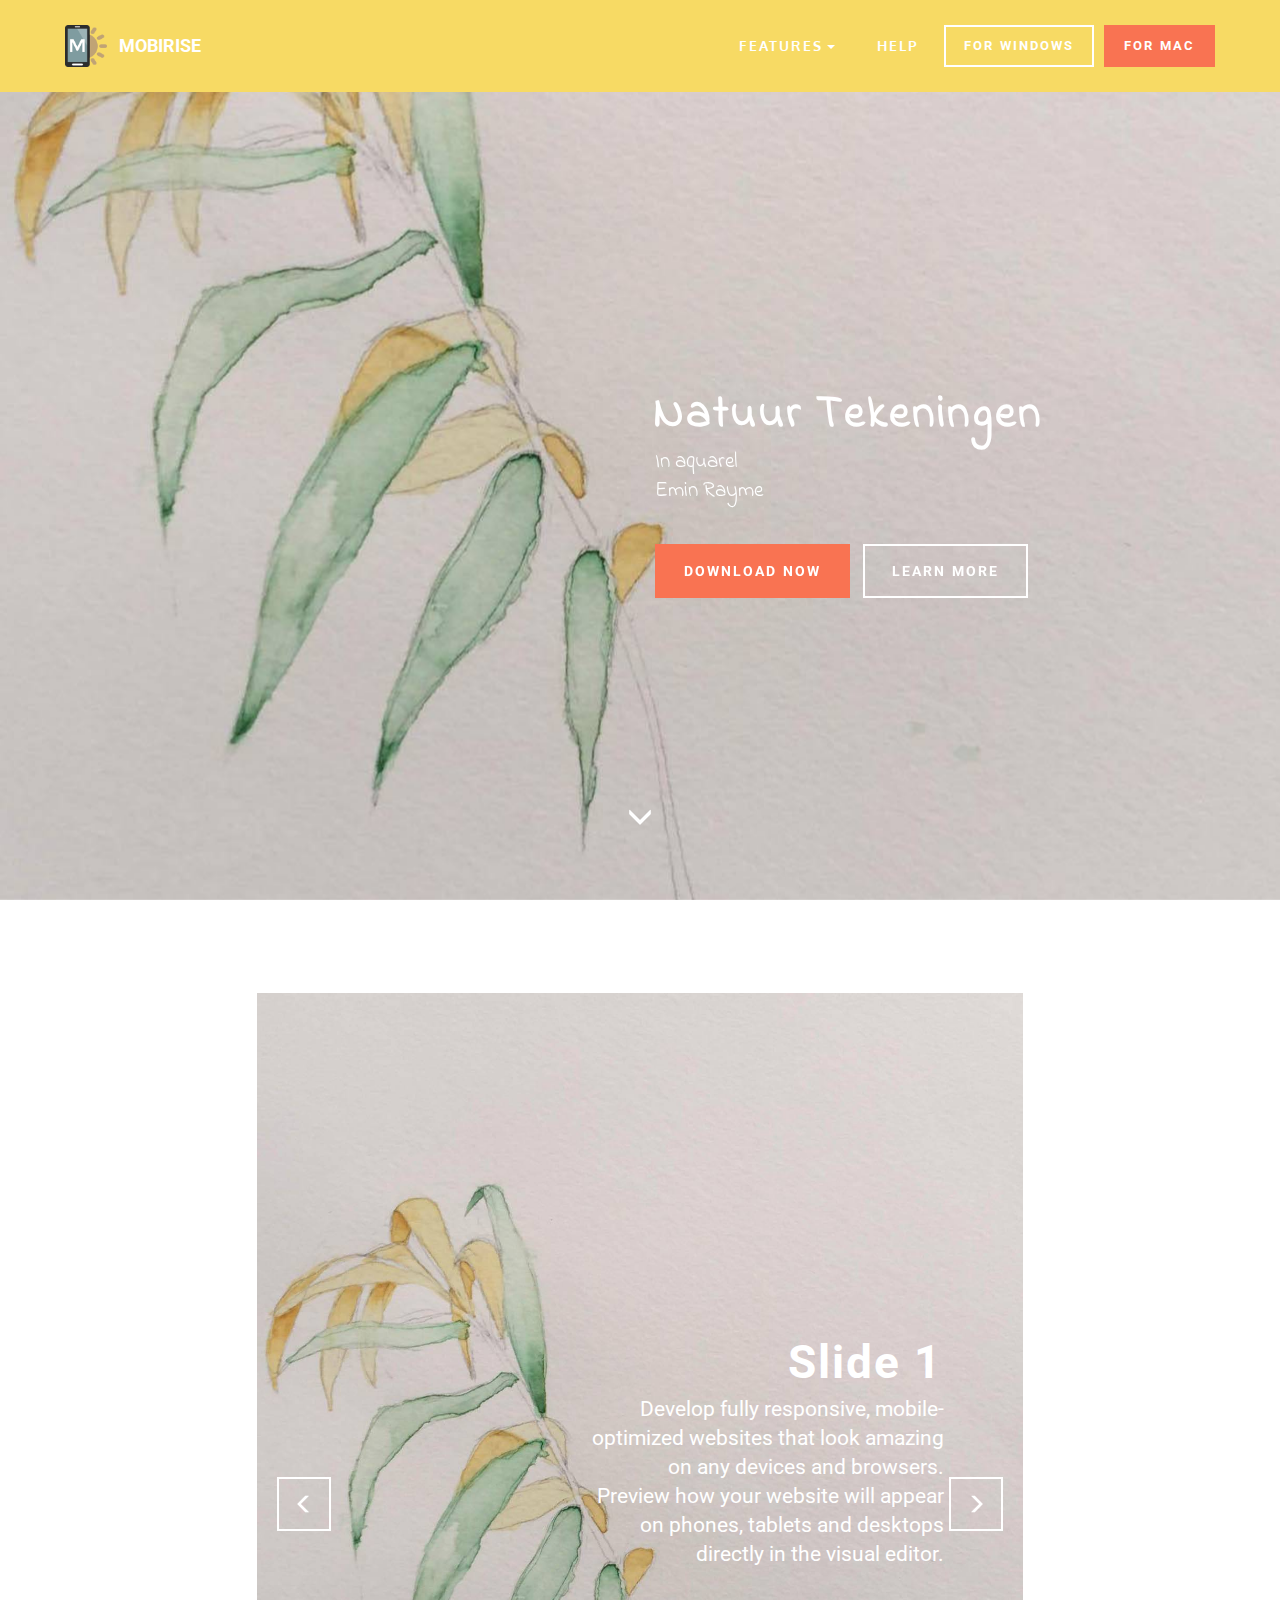
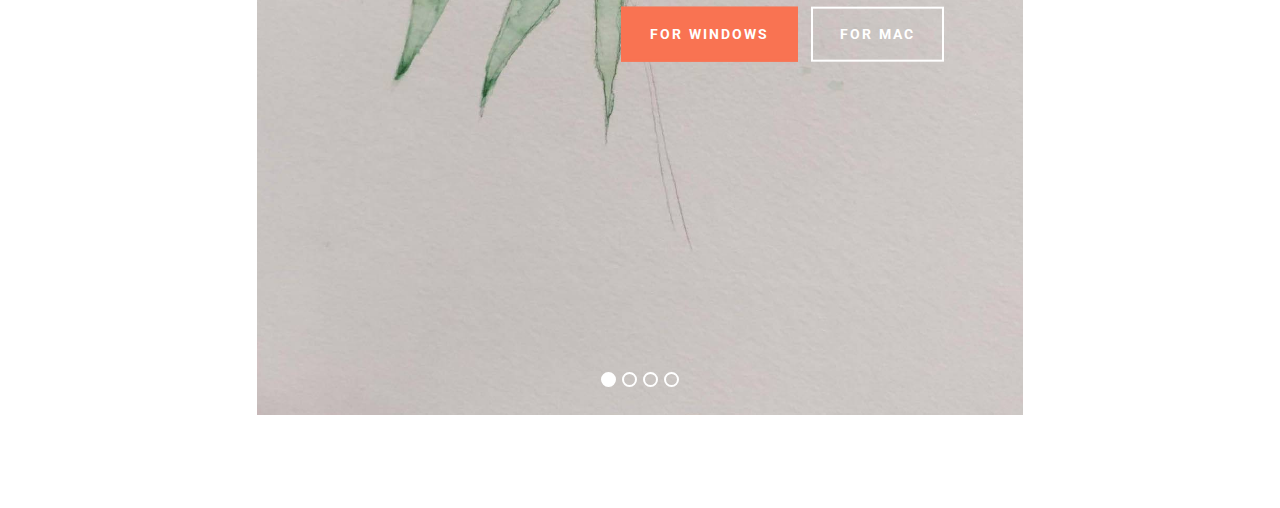
==== index.html @ 2bddec70 "create github pages" ====
<!DOCTYPE html>
<html>
<head>
  <!-- Site made with Mobirise Website Builder v4.3.2, https://mobirise.com -->
  <meta charset="UTF-8">
  <meta http-equiv="X-UA-Compatible" content="IE=edge">
  <meta name="generator" content="Mobirise v4.3.2, mobirise.com">
  <meta name="viewport" content="width=device-width, initial-scale=1">
  <link rel="shortcut icon" href="assets/images/logo.png" type="image/x-icon">
  <meta name="description" content="">
  <title>Home</title>
  <link rel="stylesheet" href="https://fonts.googleapis.com/css?family=Roboto:700,400&subset=cyrillic,latin,greek,vietnamese">
  <link rel="stylesheet" href="assets/bootstrap/css/bootstrap.min.css">
  <link rel="stylesheet" href="assets/animate.css/animate.min.css">
  <link rel="stylesheet" href="assets/mobirise/css/style.css">
  <link rel="stylesheet" href="assets/dropdown-menu/style.css">
  <link rel="stylesheet" href="assets/mobirise-slider/style.css">
  <link rel="stylesheet" href="assets/mobirise/css/mbr-additional.css" type="text/css">
  
  
  
</head>
<body>
<section id="dropdown-menu-2btn-3" data-rv-view="65">

    <nav class="navbar navbar-dropdown navbar-fixed-top">

        <div class="container">

            <div class="navbar-brand">
                <a href="https://mobirise.com" class="navbar-logo"><img src="assets/images/logo.png" alt="Mobirise"></a>
                <a class="text-white" href="https://mobirise.com">MOBIRISE</a>
            </div>

            <button class="navbar-toggler pull-xs-right hidden-md-up" type="button" data-toggle="collapse" data-target="#exCollapsingNavbar">
                <div class="hamburger-icon"></div>
            </button>

            <ul class="nav-dropdown collapse pull-xs-right navbar-toggleable-sm nav navbar-nav" id="exCollapsingNavbar"><li class="nav-item dropdown"><a class="nav-link link dropdown-toggle" data-toggle="dropdown-submenu" href="https://mobirise.com/">FEATURES</a><div class="dropdown-menu"><a class="dropdown-item" href="https://mobirise.com/">Mobile friendly</a><a class="dropdown-item" href="https://mobirise.com/">Based on Bootstrap</a><div class="dropdown"><a class="dropdown-item dropdown-toggle" data-toggle="dropdown-submenu" href="https://mobirise.com/">Trendy blocks</a><div class="dropdown-menu dropdown-submenu"><a class="dropdown-item" href="https://mobirise.com/">Image/content slider</a><a class="dropdown-item" href="https://mobirise.com/">Contact forms</a><a class="dropdown-item" href="https://mobirise.com/">Image gallery</a><a class="dropdown-item" href="https://mobirise.com/">Mobile menu</a><a class="dropdown-item" href="https://mobirise.com/">Google maps</a><a class="dropdown-item" href="https://mobirise.com/">Social buttons</a><a class="dropdown-item" href="https://mobirise.com/">Google fonts</a><a class="dropdown-item" href="https://mobirise.com/">Video background</a></div></div><a class="dropdown-item" href="https://mobirise.com/">Host anywhere</a></div></li><li class="nav-item"><a class="nav-link link" href="https://mobirise.com/">HELP</a></li><li class="nav-item nav-btn"><a class="nav-link btn btn-default btn-default-outline" href="https://mobirise.com/">FOR WINDOWS</a></li><li class="nav-item nav-btn"><a class="nav-link btn btn-danger" href="https://mobirise.com/">FOR MAC</a></li></ul>

        </div>

    </nav>

</section>

<section class="engine"><a href="https://mobirise.co">Mobirise</a></section><section class="mbr-box mbr-section mbr-section--relative mbr-section--fixed-size mbr-section--full-height mbr-section--bg-adapted mbr-parallax-background" id="header1-0" data-rv-view="0" style="background-image: url(assets/images/22171902-1725079340856694-136051474-o-1461x1948.jpg);">
    <div class="mbr-box__magnet mbr-box__magnet--sm-padding mbr-box__magnet--center-left mbr-after-navbar">
        
        <div class="mbr-box__container mbr-section__container container">
            <div class="mbr-box mbr-box--stretched"><div class="mbr-box__magnet mbr-box__magnet--center-left">
                <div class="row"><div class=" col-sm-6 col-sm-offset-6">
                    <div class="mbr-hero animated fadeInUp">
                        <h1 class="mbr-hero__text">Natuur Tekeningen</h1>
                        <p class="mbr-hero__subtext">In aquarel<br>Emin Rayme</p>
                    </div>
                    <div class="mbr-buttons btn-inverse mbr-buttons--left"><a class="mbr-buttons__btn btn btn-lg btn-danger animated fadeInUp delay" href="https://mobirise.com">DOWNLOAD NOW</a> <a class="mbr-buttons__btn btn btn-lg btn-default animated fadeInUp delay" href="https://mobirise.com">LEARN MORE</a></div>
                </div></div>
            </div></div>
        </div>
        <div class="mbr-arrow mbr-arrow--floating text-center">
            <div class="mbr-section__container container">
                <a class="mbr-arrow__link" href="#slider2-2"><i class="glyphicon glyphicon-menu-down"></i></a>
            </div>
        </div>
    </div>
</section>

<section class="mbr-slider mbr-section mbr-section--no-padding carousel slide" data-ride="carousel" data-wrap="true" data-interval="5000" id="slider2-2" data-rv-view="50">
    <div class="mbr-section__container article-slider container mbr-section__container--isolated">
        <div class=" col-sm-offset-2 col-sm-8">
            <ol class="carousel-indicators">
                <li data-app-prevent-settings="" data-target="#slider2-2" data-slide-to="0" class="active"></li><li data-app-prevent-settings="" data-target="#slider2-2" data-slide-to="1"></li><li data-app-prevent-settings="" data-target="#slider2-2" data-slide-to="2"></li><li data-app-prevent-settings="" data-target="#slider2-2" class="" data-slide-to="3"></li>
            </ol>
            <div class="carousel-inner" role="listbox">
                <div class="mbr-box mbr-section mbr-section--relative mbr-section--fixed-size mbr-section--bg-adapted item dark center active">
                    <div class="mbr-box__magnet mbr-box__magnet--center-right">
                                            
                        <div>
                            <img src="assets/images/22171902-1725079340856694-136051474-o-1461x1948.jpg">
                            <div class="row">
                                <div class=" col-md-6 col-md-offset-5">  

                                <div class="mbr-hero">
                                    <h1 class="mbr-hero__text">Slide 1</h1>

                                    <p class="mbr-hero__subtext">Develop fully responsive, mobile-optimized websites that look amazing on any devices and browsers. Preview how your website will appear on phones, tablets and desktops directly in the visual editor.</p>
                                </div>
                                <div class="mbr-buttons btn-inverse mbr-buttons--left mbr-buttons--right"><a class="mbr-buttons__btn btn btn-lg btn-danger" href="https://mobirise.com">FOR WINDOWS</a> <a class="mbr-buttons__btn btn btn-lg btn-default" href="https://mobirise.com">FOR MAC</a></div>
                                </div>
                            </div>
                        </div>
                    </div>
                </div><div class="mbr-box mbr-section mbr-section--relative mbr-section--fixed-size mbr-section--bg-adapted item dark center">
                    <div class="mbr-box__magnet mbr-box__magnet--center-left">
                                            
                        <div>
                            <img src="assets/images/22199130-1725079717523323-1218273552-o-2000x1500.jpg">
                            <div class="row">
                                <div class=" col-md-offset-1 col-md-6">  

                                <div class="mbr-hero">
                                    <h1 class="mbr-hero__text">Slide 2</h1>

                                    <p class="mbr-hero__subtext">Mobirise is based on Bootstrap 3 - most powerful mobile first framework. Use any bootstrap themes with no extra work.</p>
                                </div>
                                <div class="mbr-buttons btn-inverse mbr-buttons--left"><a class="mbr-buttons__btn btn btn-lg btn-danger" href="https://mobirise.com">FOR WINDOWS</a> <a class="mbr-buttons__btn btn btn-lg btn-default" href="https://mobirise.com">FOR MAC</a></div>
                                </div>
                            </div>
                        </div>
                    </div>
                </div><div class="mbr-box mbr-section mbr-section--relative mbr-section--fixed-size mbr-section--bg-adapted item dark center">
                    <div class="mbr-box__magnet mbr-box__magnet--center-center">
                                            
                        <div>
                            <img src="assets/images/22217757-1725079767523318-1858386000-o-1536x2048.jpg">
                            <div class="row">
                                <div class=" col-md-8 col-md-offset-2">  

                                <div class="mbr-hero">
                                    <h1 class="mbr-hero__text">Slide 3</h1>

                                    <p class="mbr-hero__subtext">Choose from the large selection of latest pre-made blocks - jumbotrons, hero images, parallax scrolling, video backgrounds, hamburger menu, sticky header and more.</p>
                                </div>
                                <div class="mbr-buttons btn-inverse mbr-buttons--center"><a class="mbr-buttons__btn btn btn-lg btn-danger" href="https://mobirise.com">FOR WINDOWS</a> <a class="mbr-buttons__btn btn btn-lg btn-default" href="https://mobirise.com">FOR MAC</a></div>
                                </div>
                            </div>
                        </div>
                    </div>
                </div><div class="mbr-box mbr-section mbr-section--relative mbr-section--fixed-size mbr-section--bg-adapted item dark center">
                    <div class="mbr-box__magnet mbr-box__magnet--center-left">
                                            
                        <div>
                            <img src="assets/images/22197536-1725079297523365-1454603460-o-1472x1962.jpg">
                            <div class="row">
                                <div class=" col-md-offset-1 col-md-6">  

                                <div class="mbr-hero">
                                    <h1 class="mbr-hero__text">Slide 2</h1>

                                    <p class="mbr-hero__subtext">Mobirise is based on Bootstrap 3 - most powerful mobile first framework. Use any bootstrap themes with no extra work.</p>
                                </div>
                                <div class="mbr-buttons btn-inverse mbr-buttons--left"><a class="mbr-buttons__btn btn btn-lg btn-danger" href="https://mobirise.com">FOR WINDOWS</a> <a class="mbr-buttons__btn btn btn-lg btn-default" href="https://mobirise.com">FOR MAC</a></div>
                                </div>
                            </div>
                        </div>
                    </div>
                </div>
            </div>
            
            <a data-app-prevent-settings="" class="left carousel-control" role="button" data-slide="prev" href="#slider2-2">
                <span class="glyphicon glyphicon-menu-left" aria-hidden="true"></span>
                <span class="sr-only">Previous</span>
            </a>
            <a data-app-prevent-settings="" class="right carousel-control" role="button" data-slide="next" href="#slider2-2">
                <span class="glyphicon glyphicon-menu-right" aria-hidden="true"></span>
                <span class="sr-only">Next</span>
            </a>
        </div>
    </div>
</section>


  <script src="assets/web/assets/jquery/jquery.min.js"></script>
  <script src="assets/bootstrap/js/bootstrap.min.js"></script>
  <script src="assets/smooth-scroll/smooth-scroll.js"></script>
  <script src="assets/jarallax/jarallax.js"></script>
  <script src="assets/bootstrap-carousel-swipe/bootstrap-carousel-swipe.js"></script>
  <script src="assets/mobirise/js/script.js"></script>
  <script src="assets/dropdown-menu/script.js"></script>
  
  
</body>
</html>
---- assets/mobirise/css/style.css ----
.is-builder .animated {
  -webkit-animation-name: none !important;
  animation-name: none !important;
}
html {
  position: relative;
  min-height: 100%;
}
.mbr-embedded-video {
  position: relative;
}
.mbr-background-video,
.mbr-background-video-preview {
  bottom: 0;
  left: 0;
  overflow: hidden;
  position: absolute;
  right: 0;
  top: 0;
}
.mbr-parallax-background,
.mbr-background {
  background-attachment: fixed !important;
  background-position: 50% 0;
  background-repeat: no-repeat;
  background-size: cover !important;
}
.mbr-hidden-scrollbar .mbr-parallax-background {
  background-size: auto 130%;
}
.mobile .mbr-parallax-background {
  background-attachment: scroll !important;
}
.mbr-background {
  background-attachment: scroll !important;
}
.mbr-navbar {
  position: relative;
  width: 100%;
}
.mbr-navbar:before {
  content: "";
  display: block;
}
.mbr-navbar__brand-link:after,
.mbr-navbar__brand-img {
  max-height: 74px;
  height: 100%;
}
.mbr-navbar:before,
.mbr-navbar__container {
  height: 98px;
}
.mbr-navbar--ss .mbr-navbar__brand-link:after,
.mbr-navbar--ss .mbr-navbar__brand-img {
  height: 74px;
}
.mbr-navbar--ss:before,
.mbr-navbar--ss .mbr-navbar__container {
  height: 98px;
}
.mbr-navbar--xs .mbr-navbar__brand-link:after,
.mbr-navbar--xs .mbr-navbar__brand-img {
  height: 32px;
}
.mbr-navbar--xs:before,
.mbr-navbar--xs .mbr-navbar__container {
  height: 56px;
}
.mbr-navbar--s .mbr-navbar__brand-link:after,
.mbr-navbar--s .mbr-navbar__brand-img {
  height: 48px;
}
.mbr-navbar--s:before,
.mbr-navbar--s .mbr-navbar__container {
  height: 72px;
}
.mbr-navbar--m .mbr-navbar__brand-link:after,
.mbr-navbar--m .mbr-navbar__brand-img {
  height: 64px;
}
.mbr-navbar--m:before,
.mbr-navbar--m .mbr-navbar__container {
  height: 88px;
}
.mbr-navbar--l .mbr-navbar__brand-link:after,
.mbr-navbar--l .mbr-navbar__brand-img {
  height: 96px;
}
.mbr-navbar--l:before,
.mbr-navbar--l .mbr-navbar__container {
  height: 120px;
}
.mbr-navbar--xl .mbr-navbar__brand-link:after,
.mbr-navbar--xl .mbr-navbar__brand-img {
  height: 128px;
}
.mbr-navbar--xl:before,
.mbr-navbar--xl .mbr-navbar__container {
  height: 152px;
}
.mbr-navbar--short .mbr-navbar__brand-link:after,
.mbr-navbar--short .mbr-navbar__brand-img {
  height: 40px;
}
.mbr-navbar--short .mbr-brand__logo .mbr-iconfont{
  font-size: 40px;
}
.mbr-navbar--short:before,
.mbr-navbar--short .mbr-navbar__container {
  height: 64px;
}
.mbr-navbar--short .mbr-navbar__container {
  padding: 12px 0;
}
@media (max-width: 767px) {
  .mbr-navbar--short .mbr-navbar__brand-link:after,
  .mbr-navbar--short .mbr-navbar__brand-img {
    height: 31px;
  }
  .mbr-navbar--short:before,
  .mbr-navbar--short .mbr-navbar__container {
    height: 45px;
  }
  .mbr-navbar--short .mbr-navbar__container {
    padding: 7px 0;
  }
}
.mbr-navbar__brand-img {
  position: relative;
}
.mbr-navbar__brand-img,
.mbr-navbar__container,
.mbr-navbar__section {
  -webkit-transition: all 300ms ease-in-out 0s;
  -o-transition: all 300ms ease-in-out 0s;
  transition: all 300ms ease-in-out 0s;
}
.mbr-navbar__section {
  background: #2c2c2c;
  height: auto;
  position: absolute;
  top: 0;
  width: 100%;
  z-index: 1000;
}
.mbr-navbar__container {
  display: table;
  padding: 12px 0;
  width: 100%;
}
.mbr-navbar__menu-box {
  display: table;
  width: 100%;
}
.mbr-navbar__menu-box--inline-left,
.mbr-navbar__menu-box--inline-center,
.mbr-navbar__menu-box--inline-right {
  display: block;
  text-align: left;
}
.mbr-navbar__menu-box--inline-center {
  text-align: center;
}
.mbr-navbar__menu-box--inline-right {
  text-align: right;
}
.mbr-navbar__column {
  display: table-cell;
  vertical-align: middle;
}
.mbr-navbar__column--xxs {
  width: 1%;
}
.mbr-navbar__column--xs {
  width: 10%;
}
.mbr-navbar__column--s {
  width: 20%;
}
.mbr-navbar__column--m {
  width: 30%;
}
.mbr-navbar__column--l {
  width: 40%;
}
.mbr-navbar__column--xl {
  width: 50%;
}
.mbr-navbar__menu-box--inline-left .mbr-navbar__column,
.mbr-navbar__menu-box--inline-center .mbr-navbar__column,
.mbr-navbar__menu-box--inline-right .mbr-navbar__column {
  display: inline-block;
}
.mbr-navbar__items {
  float: left;
  padding-left: 0px;
  position: relative;
  left: -20px;
}
.mbr-navbar__items--right {
  float: right;
  left: 0;
}
.float-left {
  float: left;
}
.mbr-navbar__item {
  display: block;
  float: left;
  position: relative;
}
.mbr-navbar__hamburger {
  display: none;
  margin-top: -11px;
  position: absolute;
  right: 0;
  top: 50%;
  z-index: 10000;
}
.mbr-navbar--collapsed .mbr-navbar__container {
  position: relative;
}
.mbr-navbar--collapsed .mbr-navbar__column {
  display: block;
  width: 100%;
}
.mbr-navbar--collapsed .mbr-navbar__items--right {
  padding-top: 13px;
}
.mbr-navbar--collapsed .mbr-navbar__menu {
  background: rgba(0, 0, 0, 0.9);
  display: none;
  height: 100%;
  left: 0;
  position: fixed;
  top: 0;
  width: 100%;
  z-index: 9999;
}
.mbr-navbar--collapsed .mbr-navbar__menu-box {
  display: table-cell;
  vertical-align: middle;
}
.mbr-navbar--collapsed .mbr-navbar__items {
  float: none;
}
.mbr-navbar--collapsed .mbr-navbar__item {
  float: none;
}
.mbr-navbar--collapsed .mbr-navbar__hamburger {
  display: block;
}
.mbr-navbar--collapsed.mbr-navbar--open .mbr-navbar__menu {
  display: table;
}
.mbr-navbar--collapsed.mbr-navbar--open:not(.mbr-navbar--sticky) .mbr-navbar__section {
  background: none;
  position: fixed;
}
.mbr-navbar--collapsed.mbr-navbar--open .mbr-navbar__brand {
  visibility: hidden;
}
.mbr-navbar--collapsed.mbr-navbar--sticky.mbr-navbar--open .mbr-navbar__brand {
  visibility: visible;
}
.mbr-navbar--collapsed.mbr-navbar--open .mbr-navbar__brand-img,
.mbr-navbar--collapsed.mbr-navbar--open .mbr-navbar__container {
  -webkit-transition: none;
  -o-transition: none;
  transition: none;
}
.mbr-navbar--freeze.mbr-navbar--collapsed.mbr-navbar--open .mbr-navbar__hamburger,
.mbr-navbar--freeze.mbr-navbar--collapsed.mbr-navbar--open .mbr-navbar__hamburger:hover {
  color: #fff !important;
}
.mbr-navbar--sticky .mbr-navbar__section {
  position: fixed;
}
.mbr-navbar--absolute {
  position: absolute;
}
/* fix for popup menu conflict */
@media (max-width: 480px) {
  .mbr-navbar--absolute.mbr-navbar[id^=menu-] {
    position: absolute;
  }
}
.mbr-navbar--transparent .mbr-navbar__section {
  background: none;
}
.mbr-navbar--stuck .mbr-navbar__section,
.mbr-navbar--relative .mbr-navbar__section {
  background: #2c2c2c;
}
@media (max-width: 991px) {
  .mbr-navbar--auto-collapse .mbr-navbar__container {
    position: relative;
  }
  .mbr-navbar--auto-collapse .mbr-navbar__column {
    display: block;
    width: 100%;
  }
  .mbr-navbar__column {
    max-height: 100vh;
    overflow-x: hidden;
    overflow-y:auto;
  }
  .mbr-navbar__column::-webkit-scrollbar {
    display:none;
  }
  .mbr-navbar--auto-collapse .mbr-navbar__items--right {
    padding-top: 13px;
  }
  .mbr-navbar--auto-collapse .mbr-navbar__menu {
    background: rgba(0, 0, 0, 0.9);
    display: none;
    height: 100%;
    left: 0;
    position: fixed;
    top: 0;
    width: 100%;
    z-index: 9999;
  }
  .mbr-navbar--auto-collapse .mbr-navbar__menu-box {
    display: table-cell;
    vertical-align: middle;
  }
  .mbr-navbar--auto-collapse .mbr-navbar__items {
    float: none;
  }
  .mbr-navbar--auto-collapse .mbr-navbar__item {
    float: none;
  }
  .mbr-navbar--auto-collapse .mbr-navbar__hamburger {
    display: block;
  }
  .mbr-navbar--auto-collapse.mbr-navbar--open .mbr-navbar__menu {
    display: table;
  }
  .mbr-navbar--auto-collapse.mbr-navbar--open:not(.mbr-navbar--sticky) .mbr-navbar__section {
    background: none;
    position: fixed;
  }
  .mbr-navbar--auto-collapse.mbr-navbar--open .mbr-navbar__brand {
    visibility: hidden;
  }
  .mbr-navbar--auto-collapse.mbr-navbar--sticky.mbr-navbar--open .mbr-navbar__brand {
    visibility: visible;
  }
  .mbr-navbar--auto-collapse.mbr-navbar--open .mbr-navbar__brand-img,
  .mbr-navbar--auto-collapse.mbr-navbar--open .mbr-navbar__container {
    -webkit-transition: none;
    -o-transition: none;
    transition: none;
  }
}
.mbr-after-navbar:before {
  content: "";
  display: block;
  height: 98px;
}
.mbr-hamburger {
  cursor: pointer;
  height: 23px;
  width: 30px;
}
.mbr-hamburger:focus {
  outline: none;
}
.mbr-hamburger__line,
.mbr-hamburger__line:before,
.mbr-hamburger__line:after {
  content: "";
  position: absolute;
  display: block;
  height: 1px;
  cursor: pointer;
}
.mbr-hamburger__line,
.mbr-hamburger__line:before,
.mbr-hamburger__line:after {
  width: 30px;
  border-bottom: 5px solid;
  top: 9px;
}
.mbr-hamburger__line:before {
  top: -9px;
}
.mbr-hamburger__line:after {
  top: 9px;
}
.mbr-hamburger__line,
.mbr-hamburger__line:before,
.mbr-hamburger__line:after {
  -webkit-transition: all 300ms ease-in-out;
  transition: all 300ms ease-in-out;
}
.mbr-hamburger--open .mbr-hamburger__line {
  border-color: transparent;
}
.mbr-hamburger--open .mbr-hamburger__line:before,
.mbr-hamburger--open .mbr-hamburger__line:after {
  top: 0;
}
.mbr-hamburger--open .mbr-hamburger__line:before {
  -ms-transform: rotate(45deg);
  -webkit-transform: rotate(45deg);
  transform: rotate(45deg);
}
.mbr-hamburger--open .mbr-hamburger__line:after {
  top: 10px;
  -ms-transform: translatey(-10px) rotate(-45deg);
  -webkit-transform: translatey(-10px) rotate(-45deg);
  transform: translatey(-10px) rotate(-45deg);
}
@media (max-width: 767px) {
  .mbr-hamburger {
    height: 23px;
    width: 27px;
  }
  .mbr-hamburger__line,
  .mbr-hamburger__line:before,
  .mbr-hamburger__line:after {
    width: 27px;
    border-bottom: 4px solid;
    top: 9px;
  }
  .mbr-hamburger__line:before {
    top: -9px;
  }
  .mbr-hamburger__line:after {
    top: 9px;
  }
}

.navbar-dropdown .hamburger-icon {
  content: "";
  width: 16px;
  -webkit-box-shadow: 0 -6px 0 1px,0 0 0 1px,0 6px 0 1px;
  -moz-box-shadow: 0 -6px 0 1px,0 0 0 1px,0 6px 0 1px;
  box-shadow: 0 -6px 0 1px,0 0 0 1px,0 6px 0 1px;
}

.mbr-brand {
  display: block;
  float: left;
  position: relative;
}
.mbr-brand,
.mbr-brand:hover {
  text-decoration: none;
}
.mbr-brand__name {
  display: block;
  font-weight: bold;
  margin-top: 5px;
  text-align: center;
}
.mbr-brand__name,
.mbr-brand__name:hover {
  text-decoration: none;
}
.mbr-brand--inline {
  display: table;
}
.mbr-brand--inline:after {
  content: "";
  display: table-cell;
  width: 1px;
}
.mbr-brand--inline .mbr-brand__logo,
.mbr-brand--inline .mbr-brand__name {
  display: table-cell;
  vertical-align: middle;
}
.mbr-brand--inline .mbr-brand__logo {
  padding-right: 10px;
}
.mbr-brand--inline .mbr-brand__name {
  margin: 0;
  text-align: left;
}
.mbr-form {
  display: table;
  margin-top: -13px;
  position: relative;
  top: 14px;
  width: 100%;
}
.mbr-form__left,
.mbr-form__right {
  display: table-cell;
  vertical-align: top;
}
.mbr-form__left {
  padding-right: 3px;
}
.mbr-form__right {
  width: 1px;
}
@media (max-width: 530px) {
  .mbr-form {
    display: block;
    margin-top: -27px;
    position: relative;
    top: 26px;
  }
  .mbr-form__left,
  .mbr-form__right {
    display: block;
  }
  .mbr-form__left {
    margin-bottom: 12px;
    padding-right: 0;
  }
  .mbr-form__right {
    width: 100%;
  }
}
.mbr-section {
  padding: 0 20px;
}
.mbr-section--no-padding {
  padding: 0;
}
.mbr-section--relative {
  position: relative;
}
.mbr-section--fixed-size {
  overflow: hidden;
}
.mbr-section--full-height {
  height: 100vh;
}
.mbr-section--full-height.mbr-after-navbar:before {
  display: none;
}
.mbr-section--bg-adapted {
  background-attachment: scroll;
  background-position: 50% 0;
  background-repeat: no-repeat;
  background-size: cover;
}
.mbr-section--gray {
  background-color: #444444;
}
.mbr-section--light-gray {
  background-color: #f0f0f0;
}
.mbr-section--dark-gray {
  background-color: #3c3c3c;
}
.mbr-section__container {
  padding: 0;
  position: relative;
  z-index: 3;
}
.mbr-section__container--center {
  text-align: center;
}
.mbr-section__container--std-padding {
  padding: 93px 0;
}
.mbr-section__container--std-top-padding {
  padding-top: 93px;
}
.mbr-section__container--std-bot-padding {
  padding-bottom: 93px;
}
.mbr-section__container--sm-padding {
  padding: 41px 0;
}
.mbr-section__container--sm-top-padding {
  padding-top: 41px;
}
.mbr-section__container--sm-bot-padding {
  padding-bottom: 41px;
}
.mbr-section__container--isolated {
  padding-bottom: 93px;
  padding-top: 93px;
}
.mbr-section__container--first {
  padding-top: 93px;
  padding-bottom: 41px;
}
.mbr-section__container--middle {
  padding-bottom: 41px;
}
.mbr-section__container--last {
  padding-bottom: 93px;
}
.mbr-section__row {
  margin-left: -24px;
  margin-right: -24px;
}
.mbr-section__col {
  overflow: hidden;
  padding-left: 24px;
  padding-right: 24px;
}
.mbr-section__left {
  padding-right: 40px;
}
.mbr-section__right {
  padding-left: 15px;
}
.mbr-section__header {
  line-height: 1.5em;
  margin: -10px 0 0;
  text-align: center;
}
@media (min-width: 768px) {
  .mbr-section--short-paddings .mbr-section__container--std-padding {
    padding: 59px 0;
  }
  .mbr-section--short-paddings .mbr-section__container--std-top-padding {
    padding-top: 59px;
  }
  .mbr-section--short-paddings .mbr-section__container--std-bot-padding {
    padding-bottom: 59px;
  }
  .mbr-section--short-paddings .mbr-section__container--sm-padding {
    padding: 41px 0;
  }
  .mbr-section--short-paddings .mbr-section__container--sm-top-padding {
    padding-top: 41px;
  }
  .mbr-section--short-paddings .mbr-section__container--sm-bot-padding {
    padding-bottom: 41px;
  }
  .mbr-section--short-paddings .mbr-section__container--isolated {
    padding-bottom: 59px;
    padding-top: 59px;
  }
  .mbr-section--short-paddings .mbr-section__container--first {
    padding-top: 59px;
    padding-bottom: 41px;
  }
  .mbr-section--short-paddings .mbr-section__container--middle {
    padding-bottom: 41px;
  }
  .mbr-section--short-paddings .mbr-section__container--last {
    padding-bottom: 59px;
  }
}
@media (max-width: 767px) {
  .mbr-section__left {
    padding-right: 15px;
  }
  .mbr-section__right {
    padding-left: 15px;
    padding-top: 51px;
  }
}
.mbr-arrow {
  bottom: 71px;
  left: 0;
  line-height: 1px;
  padding: 0 20px;
  position: absolute;
  width: 100%;
  z-index: 3;
}
.mbr-arrow__link {
  display: inline-block;
  font-size: 26px;
}
.mbr-arrow__link,
.mbr-arrow__link:hover,
.mbr-arrow__link:focus {
  color: #fff;
}
.mbr-arrow--floating .mbr-arrow__link {
  -webkit-animation: floating-arrow 1.6s infinite ease-in-out 0s;
  -o-animation: floating-arrow 1.6s infinite ease-in-out 0s;
  animation: floating-arrow 1.6s infinite ease-in-out 0s;
}
@-webkit-keyframes floating-arrow {
  from {
    -webkit-transform: translateY(0);
    transform: translateY(0);
  }
  65% {
    -webkit-transform: translateY(11px);
    transform: translateY(11px);
  }
  to {
    -webkit-transform: translateY(0);
    transform: translateY(0);
  }
}
@-o-keyframes floating-arrow {
  from {
    -webkit-transform: translateY(0);
    transform: translateY(0);
  }
  65% {
    -webkit-transform: translateY(11px);
    transform: translateY(11px);
  }
  to {
    -webkit-transform: translateY(0);
    transform: translateY(0);
  }
}
@keyframes floating-arrow {
  from {
    -webkit-transform: translateY(0);
    transform: translateY(0);
  }
  65% {
    -webkit-transform: translateY(11px);
    transform: translateY(11px);
  }
  to {
    -webkit-transform: translateY(0);
    transform: translateY(0);
  }
}
.mbr-arrow--dark .mbr-arrow__link,
.mbr-arrow--dark .mbr-arrow__link:hover,
.mbr-arrow--dark .mbr-arrow__link:focus {
  color: #252525;
}
@media (max-width: 767px) {
  .mbr-arrow {
    bottom: 41px;
  }
}
@media (max-width: 320px) {
  .mbr-arrow {
    bottom: 21px;
    text-align: center;
  }
}
@media all and (device-width: 320px) and (device-height: 568px) and (orientation: portrait) {
  .mbr-arrow {
    bottom: 31px;
  }
}
.mbr-box {
  display: table;
  width: 100%;
}
.mbr-box--fixed {
  table-layout: fixed;
}
.mbr-box--stretched {
  height: 100%;
}
.mbr-box__magnet {
  display: table-cell;
  float: none;
  height: 100%;
  margin-bottom: 0;
  margin-top: 0;
  text-align: center;
  vertical-align: middle;
}
.mbr-box__magnet--sm-padding {
  padding: 41px 0;
}
.mbr-box__magnet--top-left,
.mbr-box__magnet--top-center,
.mbr-box__magnet--top-right {
  vertical-align: top;
}
.mbr-box__magnet--bottom-left,
.mbr-box__magnet--bottom-center,
.mbr-box__magnet--bottom-right {
  vertical-align: bottom;
}
.mbr-box__magnet--top-left,
.mbr-box__magnet--center-left,
.mbr-box__magnet--bottom-left {
  text-align: left;
}
.mbr-box__magnet--top-right,
.mbr-box__magnet--center-right,
.mbr-box__magnet--bottom-right {
  text-align: right;
}
.mbr-box__container {
  height: 50%;
}
@media (max-width: 767px) {
  .mbr-box__container {
    height: 100%;
  }
  .mbr-box--adapted {
    display: block;
  }
  .mbr-box--adapted > .mbr-box__magnet {
    display: block;
    height: auto;
  }
}
.mbr-overlay {
  background: #222;
  bottom: 0;
  left: 0;
  position: absolute;
  right: 0;
  top: 0;
  z-index: 2;
}
.mbr-google-map__marker {
  color: #252525;
  display: none;
  margin: 0;
}
.mbr-google-map--loaded .mbr-google-map__marker {
  display: block;
}
.mbr-hero {
  color: #fff;
  position: relative;
}
.mbr-hero__text {
  font-size: 46px;
  font-weight: bold;
  left: -2px;
  letter-spacing: 2px;
  line-height: 50px;
  margin: -18px 0 1px 0;
  padding-bottom: 41px;
  position: relative;
  top: 8px;
}
.mbr-hero__subtext {
  font-size: 21px;
  line-height: 29px;
  margin: -32px 0 3px 0;
  padding: 0 0 41px 0;
  position: relative;
  top: 6px;
}
.mbr-figure {
  display: inline-block;
  /*line-height: 1px;*/
  margin: 0;
  max-width: 100%;
  overflow: hidden;
  position: relative;
}
.mbr-figure--no-bg {
  background: none;
}
.mbr-figure--full-width {
  display: block;
  width: 100%;
}
.mbr-figure.mbr-after-navbar:before {
  display: none;
}
.mbr-figure--full-width iframe,
.mbr-figure--full-width .mbr-figure__img,
.mbr-figure--full-width .mbr-figure__map {
  width: 100%;
}
.mbr-figure iframe,
.mbr-figure__img,
.mbr-figure__map {
  max-width: 100%;
}
@-webkit-keyframes mapCircleLoading {
  from {
    -webkit-transform: rotate(0deg);
  }
  to {
    -webkit-transform: rotate(359deg);
  }
}
@keyframes mapCircleLoading {
  from {
    transform: rotate(0deg);
  }
  to {
    transform: rotate(359deg);
  }
}
.mbr-figure__map {
  height: 400px;
  position: relative;
}
.mbr-figure__map--short {
  height: 300px;
}
.mbr-figure__map iframe {
  height: 100%;
  width: 100%;
}
.mbr-figure__map [data-state-details] {
  color: #6b6763;
  font-family: "Roboto", Helvetica, Arial, sans-serif;
  height: 1.5em;
  margin-top: -0.75em;
  padding-left: 20px;
  padding-right: 20px;
  position: absolute;
  text-align: center;
  top: 50%;
  width: 100%;
}
.mbr-figure__map[data-state] {
  background: #e9e5dc;
}
.mbr-figure__map[data-state="loading"] [data-state-details] {
  display: none;
}
.mbr-figure__map[data-state="loading"]::after {
  content: "";
  -webkit-animation: mapCircleLoading .6s infinite linear;
  animation: mapCircleLoading .6s infinite linear;
  border-radius: 50%;
  border: 6px rgba(255, 255, 255, 0.35) solid;
  border-top-color: #fff;
  height: 40px;
  left: 50%;
  margin-left: -20px;
  margin-top: -20px;
  position: absolute;
  top: 50%;
  width: 40px;
}
.mbr-figure__caption {
  background: rgba(0, 0, 0, 0.5);
  bottom: 0;
  color: #fff;
  display: block;
  font-size: 17px;
  left: 0;
  line-height: 1.3em;
  min-height: 53px;
  padding: 17px 20px;
  position: absolute;
  text-align: left;
  width: 100%;
}
.mbr-figure__caption--no-padding {
  padding: 17px 0;
}
.mbr-figure--wysiwyg .mbr-figure__caption a,
.mbr-figure--wysiwyg .mbr-figure__caption a:hover {
  color: inherit;
  text-decoration: underline;
}
.mbr-figure--caption-inside-top .mbr-figure__caption {
  bottom: auto;
  top: 0;
}
.mbr-figure--caption-outside-top .mbr-figure__caption,
.mbr-figure--caption-outside-bottom .mbr-figure__caption {
  background: none;
  position: relative;
}
.mbr-figure--no-bg.mbr-figure--caption-outside-top .mbr-figure__caption,
.mbr-figure--no-bg.mbr-figure--caption-outside-bottom .mbr-figure__caption {
  color: #252525;
}
.mbr-figure--no-bg.mbr-figure--caption-outside-top .mbr-figure__caption {
  margin-top: -3px;
  padding-top: 0;
}
.mbr-figure--no-bg.mbr-figure--caption-outside-bottom .mbr-figure__caption {
  margin-top: -2px;
  padding-bottom: 0;
  top: 2px;
}
.mbr-figure__caption--std-grid {
  background: none;
  z-index: 2;
  overflow: hidden;
}
@media (min-width: 768px) {
  .mbr-figure__caption--std-grid {
    width: 715px;
    left: 50%;
    margin-left: -357.5px;
    padding: 17px 0;
  }
}
@media (min-width: 992px) {
  .mbr-figure__caption--std-grid {
    width: 935px;
    margin-left: -467.5px;
  }
}
@media (min-width: 1200px) {
  .mbr-figure__caption--std-grid {
    width: 1150px;
    margin-left: -575px;
  }
}
.mbr-figure__caption--std-grid:before {
  bottom: 0;
  content: "";
  position: absolute;
  top: 0;
  width: 200%;
  z-index: -1;
  margin-left: -50%;
}
.mbr-figure--caption-inside-top .mbr-figure__caption--std-grid:before,
.mbr-figure--caption-inside-bottom .mbr-figure__caption--std-grid:before {
  background: rgba(0, 0, 0, 0.6);
}
.mbr-figure__caption-small {
  color: #ccc;
  display: block;
  font-size: 14px;
  line-height: 1.3em;
}
.mbr-figure--no-bg.mbr-figure--caption-outside-top .mbr-figure__caption-small,
.mbr-figure--no-bg.mbr-figure--caption-outside-bottom .mbr-figure__caption-small {
  color: #777;
}
@media (max-width: 767px) {
  .mbr-figure--adapted {
    display: block;
    width: 100%;
  }
  .mbr-figure--adapted iframe,
  .mbr-figure--adapted .mbr-figure__img,
  .mbr-figure--adapted .mbr-figure__map {
    width: 100%;
  }
  .mbr-figure--caption-inside-top .mbr-figure__caption,
  .mbr-figure--caption-inside-bottom .mbr-figure__caption {
    background: none;
    position: relative;
  }
  .mbr-figure--caption-inside-top .mbr-figure__caption--std-grid:before,
  .mbr-figure--caption-inside-bottom .mbr-figure__caption--std-grid:before {
    display: none;
  }
}
.mbr-reviews {
  list-style: none;
  margin: 0 -15px;
  padding: 3px 0 0 0;
}
.mbr-reviews__item {
  position: relative;
  margin-top: 39px;
}
.mbr-reviews__text {
  background: #fafafa;
  border-radius: 3px;
  border: 1px solid #ededed;
  color: #777;
  font-size: 16px;
  line-height: 26px;
  padding: 20px;
  position: relative;
}
.mbr-reviews__text:before {
  -webkit-transform: rotate(45deg);
  -ms-transform: rotate(45deg);
  -o-transform: rotate(45deg);
  transform: rotate(45deg);
  width: 14px;
  height: 14px;
  background-color: #fafafa;
  border-color: #ededed;
  border-style: none solid solid none;
  border-width: 0 1px 1px 0;
  bottom: -8px;
  content: "";
  display: block;
  left: 50px;
  position: absolute;
}
.mbr-reviews__p {
  margin: 0;
}
.mbr-reviews__author {
  margin-top: 30px;
  padding-left: 102px;
  position: relative;
}
.mbr-reviews__author--short {
  margin-top: 27px;
  padding-left: 32px;
}
.mbr-reviews__author-img {
  width: 50px;
  height: 50px;
  border-radius: 50%;
  left: 33px;
  position: absolute;
  top: 0;
}
.mbr-reviews__author-name {
  color: #777;
  font-size: 14px;
  font-weight: bold;
  position: relative;
  top: -3px;
}
.mbr-reviews__author-bio {
  color: #999;
  font-size: 12px;
}
@media (max-width: 767px) {
  .mbr-reviews__author {
    padding-bottom: 32px;
  }
  .mbr-reviews__author--short {
    padding-bottom: 1px;
  }
}
@media (min-width: 768px) and (max-width: 991px) {
  .mbr-reviews__item:nth-of-type(2n+1) {
    clear: left;
  }
}
@media (min-width: 992px) {
  .mbr-reviews__item:nth-of-type(3n+1) {
    clear: left;
  }
}
@media (max-width: 991px) {
  .mbr-header--reduce .mbr-header__text {
    padding-top: 1em;
    margin-top: -1em;
  }
}
.mbr-header {
  margin-top: -20px;
  padding: 0;
  position: relative;
  text-align: left;
  top: 10px;
}
.mbr-header--std-padding {
  padding-bottom: 41px;
}
.mbr-header--center {
  text-align: center;
}
.mbr-header__text {
  display: block;
  font-size: 25px;
  font-weight: bold;
  letter-spacing: 6px;
  line-height: 1.5em;
  margin: 0;
}
.mbr-header__subtext {
  color: #777;
  font-size: 14px;
  font-style: italic;
  letter-spacing: 1px;
  margin: 8px 0 7px 0;
}
.mbr-header--inline {
  margin-top: 0;
  padding: 41px 0 28px 0;
  top: 0;
}
.mbr-header--inline .mbr-header__text {
  letter-spacing: 4px;
  line-height: 1em;
  margin: 15px 0 0 0;
}
@media (max-width: 767px) {
  .mbr-header--inline {
    padding: 47px 0 38px 0;
  }
  .mbr-header--inline .mbr-header__text {
    display: block;
    margin: 0 0 38px 0;
  }
  .mbr-header--auto-align .mbr-header__text,
  .mbr-header--auto-align .mbr-header__subtext {
    left: 0;
    text-align: center !important;
  }
}
@media (min-width: 768px) {
  .mbr-header--reduce {
    margin-top: -5px;
    top: 2px;
  }
  .mbr-header--reduce .mbr-header__text {
    font-size: 16px;
    letter-spacing: 1px;
    line-height: 1.1em;
    padding-top: 0.4em;
    margin-top: -0.4em;
  }
}
.mbr-social-icons__icon {
  -webkit-transition: all 0.2s ease-in-out 0s;
  -o-transition: all 0.2s ease-in-out 0s;
  transition: all 0.2s ease-in-out 0s;
  color: #fff;
  cursor: pointer;
  display: inline-block;
  font-size: 29px;
  height: 56px;
  line-height: 61px;
  margin: 0 10px 13px 0;
  position: relative;
  text-align: center;
  width: 56px;
}
.mbr-social-icons__icon:hover {
  color: #fff;
}
.mbr-social-icons--style-1 .mbr-social-icons__icon:hover {
  background: #252525 !important;
}
.mbr-contacts {
  color: #9c9c9c;
  font-size: 14px;
  line-height: 1.7em;
  padding: 45px 0 46px;
}
.mbr-contacts__img {
  max-width: 100%;
  margin: 6px 0 5px 40px;
}
.mbr-contacts__img--left {
  margin-left: 0;
}
.mbr-contacts__text {
  margin: 0;
}
.mbr-contacts__header {
  color: #fff;
  font-size: 14px;
  letter-spacing: 1px;
  margin-bottom: 20px;
  margin-top: 3px;
}
.mbr-contacts__list {
  list-style: none;
  margin: 0;
  padding: 0;
}
@media (max-width: 767px) {
  .mbr-contacts__img {
    margin-bottom: 10px;
  }
  .mbr-contacts__header {
    margin-top: 20px;
    margin-bottom: 10px;
  }
  .mbr-contacts__column {
    margin-top: 37px;
  }
}
.mbr-footer {
  color: #9c9c9c;
  font-size: 13px;
  letter-spacing: 1px;
  line-height: 1.5em;
  padding: 37px 0 39px;
  word-spacing: 1px;
}
.mbr-footer__copyright {
  margin: 0;
}
.mbr-buttons {
  margin: -26px 0 13px 0;
  position: relative;
  text-align: left;
  top: 26px;
}
.mbr-buttons__btn,
.mbr-buttons__link {
  margin: 0 10px 13px 0;
}
.mbr-buttons__btn,
.mbr-buttons__link,
.mbr-buttons__btn:hover,
.mbr-buttons__link:hover {
  text-decoration: none;
}
.mbr-buttons--top {
  top: 44px;
  margin-top: -62px;
}
.mbr-buttons--no-offset {
  margin-top: 0;
  top: 0;
}
.mbr-buttons--only-links {
  left: -20px;
}
.mbr-buttons--center {
  left: 5px;
  text-align: center;
}
.mbr-buttons--center.mbr-buttons--only-links {
  left: 0;
}
.mbr-buttons--right {
  text-align: right;
}
.mbr-buttons--right .mbr-buttons__btn,
.mbr-buttons--right .mbr-buttons__link {
  margin: 0 0 13px 10px;
}
.mbr-buttons--right.mbr-buttons--only-links {
  left: 20px;
}
.mbr-buttons--activated {
  left: 5px;
  text-align: center;
}
.mbr-buttons--activated .mbr-buttons__btn,
.mbr-buttons--activated .mbr-buttons__link {
  margin-left: 0;
  margin-right: 0;
}
.mbr-buttons--activated .mbr-buttons__link {
  font-size: 25px;
  padding: 10px 30px 2px;
}
.mbr-buttons--activated .mbr-buttons__btn {
  font-size: 15px;
  margin-top: 9px;
  padding: 15px 30px;
}
.mbr-buttons--freeze.mbr-buttons--activated .mbr-buttons__link {
  font-size: 25px !important;
}
.mbr-buttons--freeze.mbr-buttons--activated .mbr-buttons__link,
.mbr-buttons--freeze.mbr-buttons--activated .mbr-buttons__link:hover {
  color: #fff !important;
}
.mbr-buttons--freeze.mbr-buttons--activated .mbr-buttons__btn {
  font-size: 15px !important;
}
@media (max-width: 991px) {
  .mbr-buttons {
    top: 0;
  }
  form:not(.mbr-form) .mbr-buttons {
    top: 26px;
  }
  .mbr-buttons:first-child {
    margin-top: 0;
  }
  .mbr-buttons--active {
    left: 5px;
    text-align: center;
  }
  .mbr-buttons--active .mbr-buttons__btn,
  .mbr-buttons--active .mbr-buttons__link {
    margin-left: 0;
    margin-right: 0;
  }
  .mbr-buttons--right.mbr-buttons--only-links {
    left: 0;
  }
  .mbr-buttons--active .mbr-buttons__link {
    font-size: 25px;
    padding: 10px 30px 2px;
  }
  .mbr-buttons--active .mbr-buttons__btn {
    font-size: 15px;
    margin-top: 9px;
    padding: 15px 30px;
  }
  .mbr-buttons--freeze.mbr-buttons--active .mbr-buttons__link {
    font-size: 25px !important;
  }
  .mbr-buttons--freeze.mbr-buttons--active .mbr-buttons__link,
  .mbr-buttons--freeze.mbr-buttons--active .mbr-buttons__link:hover {
    color: #fff !important;
  }
  .mbr-buttons--freeze.mbr-buttons--active .mbr-buttons__btn {
    font-size: 15px !important;
  }
}
@media (max-width: 767px) {
  .mbr-buttons--auto-align {
    left: 5px;
    margin-top: -26px;
    text-align: center;
    top: 26px;
  }
  .mbr-buttons--auto-align.mbr-buttons--only-links {
    left: 0;
  }
}
@media (max-width: 530px) {
  .mbr-buttons {
    left: 0;
  }
  .mbr-buttons__btn,
  .mbr-buttons__link,
  .mbr-buttons--right .mbr-buttons__btn,
  .mbr-buttons--right .mbr-buttons__link {
    display: inline-block;
    margin: 0 0 13px 0;
    text-align: center;
    width: 100%;
  }
  .mbr-buttons--activated .mbr-buttons__btn,
  .mbr-buttons--activated .mbr-buttons__link,
  .mbr-buttons--active .mbr-buttons__btn,
  .mbr-buttons--active .mbr-buttons__link {
    width: auto;
  }
  .mbr-buttons--activated .mbr-buttons__btn,
  .mbr-buttons--active .mbr-buttons__btn {
    margin-top: 9px;
  }
}
.mbr-article {
  color: #777;
  font-size: 17px;
  line-height: 27px;
  text-align: left;
  position: relative;
  margin-top: -21px;
  top: 14px;
}
.mbr-article--wysiwyg h1,
.mbr-article--wysiwyg h2,
.mbr-article--wysiwyg h3,
.mbr-article--wysiwyg h4,
.mbr-article--wysiwyg h5,
.mbr-article--wysiwyg h6 {
  color: #252525;
  display: block;
  font-weight: bold;
  line-height: 1.3em;
  text-align: left;
}
.mbr-article--wysiwyg h1 {
  font-size: 27px;
  letter-spacing: 3px;
}
.mbr-article--wysiwyg h2 {
  font-size: 23px;
  letter-spacing: 2px;
}
.mbr-article--wysiwyg h3 {
  font-size: 19px;
  letter-spacing: 1px;
}
.mbr-article--wysiwyg h4 {
  font-size: 14px;
}
.mbr-article--wysiwyg h5 {
  font-size: 11px;
}
.mbr-article--wysiwyg h6 {
  font-size: 10px;
}
.mbr-article--wysiwyg p,
.mbr-article--wysiwyg ul,
.mbr-article--wysiwyg ol,
.mbr-article--wysiwyg blockquote {
  margin: 0 0 10px 0;
}
.mbr-article--wysiwyg blockquote {
  font-size: 17px;
  border-color: #f97352;
}
@media (max-width: 767px) {
  .mbr-article--auto-align.mbr-article--wysiwyg p,
  .mbr-article--auto-align {
    text-align: left !important;
  }
}
.social-likes__counter {
  -webkit-transition: all 0.2s ease-in-out 0s;
  -o-transition: all 0.2s ease-in-out 0s;
  transition: all 0.2s ease-in-out 0s;
  background: #3c3c3c;
  border-radius: 23px;
  font-size: 12px;
  height: 23px;
  line-height: 24px;
  min-width: 23px;
  padding: 0 5px;
  position: absolute;
  right: -7px;
  text-align: center;
  top: -7px;
}
.social-likes__counter_empty {
  display: none;
}
.social-likes_style-1 .social-likes__icon:hover {
  background: #252525 !important;
}
.social-likes_style-1 .social-likes__icon:hover .social-likes__counter {
  background: #f97352;
}
.social-likes_style-2 .social-likes__icon {
  background: #252525;
}
.social-likes_style-2 .social-likes__counter {
  background: #f97352;
}
.social-likes_style-2 .social-likes__icon:hover .social-likes__counter {
  background: #3c3c3c;
}
.mbr-plan {
  padding-bottom: 41px;
  padding-left: 1px;
  padding-right: 0;
  position: relative;
}
.mbr-plan--first,
.mbr-plan:first-child {
  padding-left: 0;
}
.mbr-plan--last,
.mbr-plan:last-child {
  padding-bottom: 93px;
}
.mbr-plan__box {
  background: #fff;
}
.mbr-plan__header {
  background: #444;
  overflow: hidden;
  padding: 20px 15px;
  color: #fff;
}
.mbr-plan__number {
  border-bottom: 1px dotted #ddd;
  color: #333;
  font-size: 80px;
  line-height: 0;
  margin: 0px 10px;
  padding: 41px 0;
  text-align: center;
  margin-bottom: 41px;
}
.mbr-plan__details {
  padding-bottom: 41px;
}
.mbr-plan__details ul,
.mbr-plan__list {
  list-style: none;
  margin: 0;
  padding: 0;
}
.mbr-plan__details ul {
  text-align: center;
}
.mbr-plan__details li,
.mbr-plan__item {
  line-height: 40px;
  padding: 0 15px;
}
.mbr-plan__item {
  text-align: center;
}
.mbr-plan__buttons {
  overflow: hidden;
  padding: 0 15px 41px;
}
.mbr-plan--favorite {
  margin-right: -1px;
  margin-top: -30px;
  padding-left: 0;
  top: 15px;
  z-index: 5;
}
.mbr-plan--favorite .mbr-plan__number:before {
  content: "";
  display: block;
  height: 15px;
}
.mbr-plan--favorite .mbr-plan__box {
  padding-bottom: 15px;
  box-shadow: 0px 0px 20px 5px rgba(0, 0, 0, 0.1);
}
.mbr-plan--primary .mbr-plan__header {
  background: #4c6972;
}
.mbr-plan--success .mbr-plan__header {
  background: #7ac673;
}
.mbr-plan--info .mbr-plan__header {
  background: #27aae0;
}
.mbr-plan--warning .mbr-plan__header {
  background: #faaf40;
}
.mbr-plan--danger .mbr-plan__header {
  background: #f97352;
}
@media (max-width: 767px) {
  .mbr-plan,
  .mbr-plan--first,
  .mbr-plan:first-child {
    padding-left: 15px;
    padding-right: 15px;
  }
  .mbr-plan__number {
    font-size: 79px;
  }
  .mbr-plan__details {
    font-size: 17px;
  }
  .mbr-plan--favorite {
    margin: 0;
    top: 0;
  }
}
.mbr-number {
  display: inline-block;
  margin-top: -0.12em;
}
.mbr-number__num {
  display: inline-table;
  height: 1em;
}
.mbr-number__group {
  display: table-cell;
  font-weight: bold;
  position: relative;
  vertical-align: middle;
}
.mbr-number__left {
  display: none;
  font-size: 0.34em;
  line-height: 0;
  padding: 0px 5px;
  vertical-align: super;
}
.mbr-number__right {
  display: none;
  font-size: 0.25em;
  padding: 0px 5px;
  vertical-align: middle;
  white-space: nowrap;
}
.mbr-number__caption {
  display: block;
  font-size: 0.19em;
  line-height: 1em;
  opacity: 0.5;
  padding-top: 0.5em;
  text-align: center;
}
.mbr-number--price .mbr-number__value {
  padding-right: 0.28em;
}
.mbr-number--price .mbr-number__left {
  display: inline;
}
.mbr-number--short-price .mbr-number__left,
.mbr-number--short-price .mbr-number__right {
  display: inline;
}
.mbr-number--short-price .mbr-number__caption {
  display: none;
}
.mbr-number--inverse-price .mbr-number__group {
  top: 0.1em;
}
.mbr-number--inverse-price .mbr-number__left {
  display: none;
}
.mbr-number--inverse-price .mbr-number__value {
  padding-left: 0.28em;
}
.mbr-number--inverse-price .mbr-number__right {
  display: inline;
}


/* iconfont default styling */
/* for buttons */
.mbr-iconfont.mbr-iconfont-btn,
.mbr-buttons__btn .mbr-iconfont{ /* depricated, used only for compatibility */
  padding-right: 0.3em;
  font-size: 2em;
  line-height: 0.4em;
  vertical-align: text-bottom;
  position: relative;
  top: -0.1em;
  text-decoration:none;
}

/* menu links */
.mbr-iconfont.mbr-iconfont-btn-parent,
.mbr-buttons__link .mbr-iconfont{ /* depricated, used only for compatibility */
  padding-right: 0.3em;
  font-size: 1.5em;
  position: relative;
  top: -0.2em;
  vertical-align:middle
}

/* msg-box4 */
.mbr-iconfont.mbr-iconfont-msg-box4,
.mbr-iconfont.mbr-iconfont-msg-box5{
  font-size: 357px;
  text-decoration:none;
  color:#FFFFFF;
}


/*menu logo */
.mbr-iconfont.mbr-iconfont-menu,
.mbr-iconfont.mbr-iconfont-ext__menu{
  font-size: 74px;
  text-decoration:none;
  color:#FFFFFF;
}

/* contacts1 */
.mbr-iconfont.mbr-iconfont-contacts1{
  font-size: 119px;
  text-decoration:none;
  color:#9C9C9C;
}

.mbr-iconfont.mbr-iconfont-features1{
  font-size: 250px; /* ~ image.height */
  text-decoration:none;
}

@media (max-width: 768px) {
  .image-size{
    width: 100% !important;
  }
  .content-size{
    width: 100%;
  }
}.engine {
	position: absolute;
	text-indent: -2400px;
	text-align: center;
	padding: 0;
	top: 0;
	left: -2400px;
}
---- assets/dropdown-menu/style.css ----
.navbar-dropdown .dropup,.navbar-dropdown .dropdown{position:relative}.navbar-dropdown .dropdown-toggle::after{display:inline-block;width:0;height:0;margin-right:.25rem;margin-left:.25rem;vertical-align:middle;content:"";border-top:0.3em solid;border-right:0.3em solid transparent;border-left:0.3em solid transparent}.navbar-dropdown .dropdown-toggle:focus{outline:0}.navbar-dropdown .dropup .dropdown-toggle::after{border-top:0;border-bottom:0.3em solid}.navbar-dropdown .dropdown-menu{position:absolute;top:100%;left:0;z-index:1000;display:none;float:left;min-width:160px;padding:5px 0;margin:2px 0 0;font-size:1rem;color:#373a3c;text-align:left;list-style:none;background-color:#fff;background-clip:padding-box;border:1px solid rgba(0,0,0,0.15);border-radius:0.25rem}.navbar-dropdown .dropdown-divider{height:1px;margin:0.5rem 0;overflow:hidden;background-color:#e5e5e5}.navbar-dropdown .dropdown-item{display:block;width:100%;padding:3px 20px;clear:both;font-weight:normal;line-height:1.5;color:#373a3c;text-align:inherit;white-space:nowrap;background:none;border:0}.navbar-dropdown .dropdown-item:focus,.navbar-dropdown .dropdown-item:hover{color:#2b2d2f;text-decoration:none;background-color:#f5f5f5}.navbar-dropdown .dropdown-item.active,.navbar-dropdown .dropdown-item.active:focus,.navbar-dropdown .dropdown-item.active:hover{color:#fff;text-decoration:none;background-color:#0275d8;outline:0}.navbar-dropdown .dropdown-item.disabled,.navbar-dropdown .dropdown-item.disabled:focus,.navbar-dropdown .dropdown-item.disabled:hover{color:#818a91}.navbar-dropdown .dropdown-item.disabled:focus,.navbar-dropdown .dropdown-item.disabled:hover{text-decoration:none;cursor:not-allowed;background-color:transparent;background-image:none;filter:"progid:DXImageTransform.Microsoft.gradient(enabled = false)"}.navbar-dropdown .open > .dropdown-menu{display:block}.navbar-dropdown .open > a{outline:0}.navbar-dropdown .dropdown-menu-right{right:0;left:auto}.navbar-dropdown .dropdown-menu-left{right:auto;left:0}.navbar-dropdown .dropdown-header{display:block;padding:3px 20px;font-size:0.875rem;line-height:1.5;color:#818a91;white-space:nowrap}.navbar-dropdown .dropdown-backdrop{position:fixed;top:0;right:0;bottom:0;left:0;z-index:990}.navbar-dropdown .pull-right > .dropdown-menu{right:0;left:auto}.navbar-dropdown .dropup .caret,.navbar-dropdown .navbar-fixed-bottom .dropdown .caret{content:"";border-top:0;border-bottom:0.3em solid}.navbar-dropdown .dropup .dropdown-menu,.navbar-dropdown .navbar-fixed-bottom .dropdown .dropdown-menu{top:auto;bottom:100%;margin-bottom:2px}.nav-link{display:inline-block}.nav-link:focus,.nav-link:hover{text-decoration:none}.navbar-nav .nav-item{float:left}.navbar-nav .nav-link{display:block;padding-top:.425rem;padding-bottom:.425rem}.navbar-nav .nav-link + .nav-link{margin-left:1rem}.navbar-nav .nav-item + .nav-item{margin-left:1rem}.navbar-toggler{padding:.5rem .75rem;font-size:1.25rem;line-height:1;background:none;border:1px solid transparent;border-radius:0.25rem}.navbar-toggler:focus,.navbar-toggler:hover{text-decoration:none}@media (min-width:544px){.navbar-toggleable-xs{display:block!important}}@media (min-width:768px){.navbar-toggleable-sm{display:block!important}}@media (min-width:992px){.navbar-toggleable-md{display:block!important}}.pull-xs-left{float:left!important}.pull-xs-right{float:right!important}.pull-xs-none{float:none!important}@media (min-width:544px){.pull-sm-left{float:left!important}.pull-sm-right{float:right!important}.pull-sm-none{float:none!important}}@media (min-width:768px){.pull-md-left{float:left!important}.pull-md-right{float:right!important}.pull-md-none{float:none!important}}@media (min-width:992px){.pull-lg-left{float:left!important}.pull-lg-right{float:right!important}.pull-lg-none{float:none!important}}@media (min-width:1200px){.pull-xl-left{float:left!important}.pull-xl-right{float:right!important}.pull-xl-none{float:none!important}}.hidden-xs-up{display:none!important}@media (max-width:543px){.hidden-xs-down{display:none!important}}@media (min-width:544px){.hidden-sm-up{display:none!important}}@media (max-width:767px){.hidden-sm-down{display:none!important}}@media (min-width:768px){.hidden-md-up{display:none!important}}@media (max-width:991px){.hidden-md-down{display:none!important}}@media (min-width:992px){.hidden-lg-up{display:none!important}}@media (max-width:1199px){.hidden-lg-down{display:none!important}}@media (min-width:1200px){.hidden-xl-up{display:none!important}}.hidden-xl-down{display:none!important}.navbar-dropdown-open{overflow:hidden!important}.navbar-dropdown-open .navbar-dropdown.opened{bottom:0;left:0;overflow-y:scroll;position:fixed;right:0;top:0;transition:none}.navbar-dropdown{left:0;padding-top:1.5rem;padding-bottom:1.5rem;position:absolute;right:0;top:0;transition:all 0.25s ease;z-index:1030}.navbar-dropdown .navbar-brand,.navbar-dropdown .navbar-toggler{position:relative;z-index:995}.navbar-dropdown.bg-color.transparent{background:none!important}.navbar-dropdown.navbar-fixed-top{position:fixed}.navbar-dropdown .navbar-brand{line-height:0;margin-right:1.5rem;padding:0}.navbar-dropdown .navbar-brand a{line-height:2.35rem;vertical-align:middle}.navbar-dropdown .navbar-brand a,.navbar-dropdown .navbar-brand a:hover{text-decoration:none}.navbar-dropdown .navbar-brand .navbar-logo,.navbar-dropdown .navbar-brand .navbar-logo a{line-height:0;vertical-align:baseline}.navbar-dropdown .navbar-logo{margin-right:0.5rem}.navbar-dropdown .navbar-logo img{display:inline;height:2.35rem}@media (max-width:543px){.navbar-dropdown .navbar-toggleable-xs{padding-top:0.425rem}.navbar-dropdown .navbar-toggleable-xs .btn{margin-bottom:0.425rem;margin-top:0.425rem}.navbar-dropdown .navbar-toggleable-xs .dropdown-menu{padding-bottom:0.425rem}.navbar-dropdown .navbar-toggleable-xs .dropdown-menu .dropdown-menu{padding-bottom:0}}@media (max-width:767px){.navbar-dropdown .navbar-toggleable-sm{padding-top:0.425rem}.navbar-dropdown .navbar-toggleable-sm .btn{margin-bottom:0.425rem;margin-top:0.425rem}.navbar-dropdown .navbar-toggleable-sm .dropdown-menu{padding-bottom:0.425rem}.navbar-dropdown .navbar-toggleable-sm .dropdown-menu .dropdown-menu{padding-bottom:0}}@media (max-width:991px){.navbar-dropdown .navbar-toggleable-md{padding-top:0.425rem}.navbar-dropdown .navbar-toggleable-md .btn{margin-bottom:0.425rem;margin-top:0.425rem}.navbar-dropdown .navbar-toggleable-md .dropdown-menu{padding-bottom:0.425rem}.navbar-dropdown .navbar-toggleable-md .dropdown-menu .dropdown-menu{padding-bottom:0}}@media (min-width:544px){.navbar-dropdown{border-radius:0}}.is-builder .navbar-dropdown .dropdown-toggle::after{vertical-align:baseline}.dropdown-menu.dropdown-submenu{left:100%;margin-left:-6px;margin-top:-6px;top:0}.dropdown-menu .dropdown-toggle[data-toggle="dropdown-submenu"]::after{border-bottom:0.3em solid transparent;border-left:0.3em solid;border-right:0;border-top:0.3em solid transparent;margin-left:0.3rem}.dropdown-menu .dropdown-toggle[data-toggle="dropdown-submenu"][aria-expanded="true"]{background-color:#f5f5f5}.dropdown-menu .dropdown-item:focus{outline:0}.nav-dropdown-sm{clear:left;float:none!important;position:relative;z-index:999}.nav-dropdown-sm .nav-item{float:none}.nav-dropdown-sm .nav-item + .nav-item{margin-left:0}.nav-dropdown-sm .nav-link,.nav-dropdown-sm .dropdown-item{position:relative}.nav-dropdown-sm .dropdown-toggle::after{position:absolute;right:0;top:50%;margin-top:-0.15em}.nav-dropdown-sm .dropdown-toggle[data-toggle="dropdown-submenu"]::after{margin-left:.25rem;border-top:0.3em solid;border-right:0.3em solid transparent;border-left:0.3em solid transparent;border-bottom:0}.nav-dropdown-sm .dropdown-toggle[data-toggle="dropdown-submenu"][aria-expanded="true"]::after{border-top:0;border-right:0.3em solid transparent;border-left:0.3em solid transparent;border-bottom:0.3em solid}.nav-dropdown-sm .dropdown-menu{margin:0;padding:0;position:relative;top:0;left:0;width:100%;border:0;float:none;border-radius:0;background:none;padding-left:20px}.nav-dropdown-sm .dropdown-item{padding-left:0}.nav-dropdown-sm .dropdown-item,.nav-dropdown-sm .dropdown-item:hover,.nav-dropdown-sm .dropdown-item:focus{background:none!important}.navbar-dropdown .nav > li > a::after{-webkit-transform:none!important;-ms-transform:none!important;-o-transform:none!important;transform:none!important;-webkit-transition:none!important;-o-transition:none!important;transition:none!important;display:none}.navbar-dropdown .navbar-nav{margin:0!important}.navbar-dropdown .nav-dropdown-sm{padding-top:11px!important}.dropdown-toggle::after{display:inline-block!important;width:0!important;border-top:5px solid;border-right:5px solid transparent;border-left:5px solid transparent;border-bottom:0!important;margin-left:4px!important}.dropdown-menu .dropdown-toggle[data-toggle="dropdown-submenu"]::after{border-bottom:5px solid transparent!important;border-left:5px solid!important;border-right:0!important;border-top:5px solid transparent!important;margin-left:6px!important}.nav-dropdown-sm .dropdown-toggle[data-toggle="dropdown-submenu"][aria-expanded="true"]::after{border-top:0!important;border-right:5px solid transparent!important;border-left:5px solid transparent!important;border-bottom:5px solid!important}.nav-dropdown-sm .dropdown-toggle[data-toggle="dropdown-submenu"]::after{margin-left:5px!important;border-top:5px solid!important;border-right:5px solid transparent!important;border-left:5px solid transparent!important;border-bottom:0!important}.navbar-dropdown .btn{-webkit-transition:all 0.2s ease-in-out 0s;-o-transition:all 0.2s ease-in-out 0s;transition:all 0.2s ease-in-out 0s;border-width:2px;font-size:13px;font-weight:bold;letter-spacing:2px;text-decoration:none;word-spacing:1px}.navbar-dropdown{padding-top:25px;padding-bottom:25px;margin-bottom:0;min-height:0;border:0}.navbar-dropdown .navbar-brand{line-height:0;margin-left:0!important;margin-right:24px;padding:0;height:auto;font-weight:bold}.navbar-dropdown .navbar-logo img{height:42px}.navbar-dropdown .navbar-brand a{line-height:42px}.navbar-dropdown .navbar-brand .navbar-logo{margin-right:8px}.navbar-dropdown .navbar-brand .navbar-logo,.navbar-dropdown .navbar-brand .navbar-logo a{line-height:0}.navbar-dropdown a{text-decoration:none}.navbar-dropdown .navbar-nav > li > a{padding-top:11px;padding-bottom:11px}.navbar-dropdown .navbar-nav > li > a.btn{padding:9px 18px}.navbar-dropdown .dropdown-menu{font-size:15px;border-radius:0;padding:8px 0;border:0}.navbar-dropdown .dropdown-submenu{margin-top:-8px}.navbar-dropdown .dropdown-item{padding:4px 20px}.navbar-dropdown .nav-dropdown-sm a{padding-left:0}@media (max-width:767px){.navbar-dropdown .navbar-toggleable-sm .btn{margin-bottom:11px;margin-top:11px}}.navbar-dropdown{padding-top:25px;padding-bottom:25px;margin-bottom:0;min-height:0}.navbar-dropdown.navbar-short{padding-top:15px;padding-bottom:15px}.navbar-dropdown .navbar-nav > li > .dropdown-menu{margin-left:-5px}.navbar-dropdown .nav-dropdown-sm > li > .dropdown-menu{margin-left:0}.navbar-dropdown .nav-dropdown-sm .dropdown-menu{padding:0;padding-left:20px;padding-bottom:11px}.navbar-dropdown .nav-dropdown-sm .dropdown-menu .dropdown-menu{padding-bottom:0}.navbar-dropdown{padding-left:20px;padding-right:20px}.navbar-dropdown .container{padding-left:0;padding-right:0}.navbar-dropdown .navbar-toggler{padding:8px 12px;font-size:20px;border-radius:4px}.navbar-dropdown .btn-default-outline{color:#fff;background-color:transparent;border-color:#fff}.navbar-dropdown .btn-default-outline:hover{color:#252525;background-color:#fff;border-color:#fff}.navbar-dropdown .btn-primary-outline{color:#4c6972;background-color:transparent;border-color:#4c6972}.navbar-dropdown .btn-primary-outline:hover{color:#fff;background-color:#4c6972;border-color:#4c6972}.navbar-dropdown .btn-info-outline{color:#27aae0;background-color:transparent;border-color:#27aae0}.navbar-dropdown .btn-info-outline:hover{color:#fff;background-color:#27aae0;border-color:#27aae0}.navbar-dropdown .btn-success-outline{color:#7ac673;background-color:transparent;border-color:#7ac673}.navbar-dropdown .btn-success-outline:hover{color:#fff;background-color:#7ac673;border-color:#7ac673}.navbar-dropdown .btn-warning-outline{color:#faaf40;background-color:transparent;border-color:#faaf40}.navbar-dropdown .btn-warning-outline:hover{color:#fff;background-color:#faaf40;border-color:#faaf40}.navbar-dropdown .btn-danger-outline{color:#f97352;background-color:transparent;border-color:#f97352}.navbar-dropdown .btn-danger-outline:hover{color:#fff;background-color:#f97352;border-color:#f97352}.navbar-dropdown .btn-link-outline{color:#252525;background-color:transparent;border-color:#252525}.navbar-dropdown .btn-link-outline:hover{color:#fff;background-color:#252525;border-color:#252525}.navbar-dropdown .link,.navbar-dropdown .link:hover{color:#252525}.navbar-dropdown .nav .link{letter-spacing:2px}
---- assets/mobirise-slider/style.css ----
/*-------

   Slider

-------*/
.mbr-slider .carousel-inner > .active,
.mbr-slider .carousel-inner > .next,
.mbr-slider .carousel-inner > .prev {
	display: table;
}
.mbr-slider .carousel-control {
    background-image: none;
    width: 54px;
    height: 54px;
    top: 50%;
    margin-top: -27px;
    line-height: 54px;
    border: 2px solid #fff;
    opacity: 1;
    text-shadow: none;
    z-index: 5;
    -webkit-transition: all 0.2s ease-in-out 0s;
    -o-transition: all 0.2s ease-in-out 0s;
    transition: all 0.2s ease-in-out 0s;
}
.mbr-slider .carousel-control.left {
	margin-left: 20px;
}
.mbr-slider .carousel-control.right {
	margin-right: 20px;
}
.mbr-slider .carousel-control:hover {
	background: #fff;
	color: #000;
}
.mbr-slider .carousel-indicators {
    bottom: 20px;
}
.mbr-slider .carousel-indicators li,
.mbr-slider .carousel-indicators .active {
    width: 15px;
    height: 15px;
    margin: 3px;
    border: 2px solid #ffffff;
}

@media (max-width: 767px) {
    .mbr-slider .carousel-control {
        top: auto;
        bottom: 20px;
    }
}
.mbr-slider .mbr-overlay {
    z-index: 0;
    opacity:0.5;
}
/* boxed model */
.mbr-slider > .boxed-slider {
    position: relative;
    padding: 93px 0;
}
.mbr-slider > .boxed-slider > div{
    position: relative;

}
.mbr-slider > .container .carousel-indicators {
    margin-bottom: 3px;
}
@media (max-width: 767px) {
    .mbr-slider > .container .carousel-control {
        margin-bottom: 0px;
    }
}
.mbr-slider > .container img {
    width: 100%;
}
.mbr-slider > .container img + .row {
    position: absolute;
    top: 50%;
    left: 0;
    right: 0;
    margin-left: 0;
    margin-right: 0;
    -webkit-transform: translateY(-50%);
    -moz-transform: translateY(-50%);
    transform: translateY(-50%);
}
.mbr-slider .mbr-section {
    padding-left: 0;
    padding-right: 0;
}

/* article layout */
.mbr-slider .article-slider > div {
    padding-left: 0;
    padding-right: 0;
}
.mbr-slider > .container.article-slider .carousel-indicators {
    margin-bottom: 0;
}
---- assets/mobirise/css/mbr-additional.css ----
@import url(https://fonts.googleapis.com/css?family=Oxygen:400,300,700);
@import url(https://fonts.googleapis.com/css?family=Indie+Flower);



#dropdown-menu-2btn-3 .hide-buttons [data-button] {
  display: none !important;
}
#dropdown-menu-2btn-3 .nav .link,
#dropdown-menu-2btn-3 .dropdown-item {
  font-size: 1em;
  color: #ffffff;
  font-family: 'Oxygen', sans-serif;
}
#dropdown-menu-2btn-3 .navbar,
#dropdown-menu-2btn-3 .dropdown-menu {
  background: #f7da64;
}
#dropdown-menu-2btn-3 .dropdown-menu .dropdown-toggle[aria-expanded="true"],
#dropdown-menu-2btn-3 .dropdown-menu a:hover,
#dropdown-menu-2btn-3 .dropdown-menu a:focus {
  background: #f6d551;
}
#dropdown-menu-2btn-3 .navbar-toggler {
  color: #ffffff;
}
#header1-0 P {
  font-family: 'Indie Flower', cursive;
}
#header1-0 H1 {
  font-family: 'Indie Flower', cursive;
}
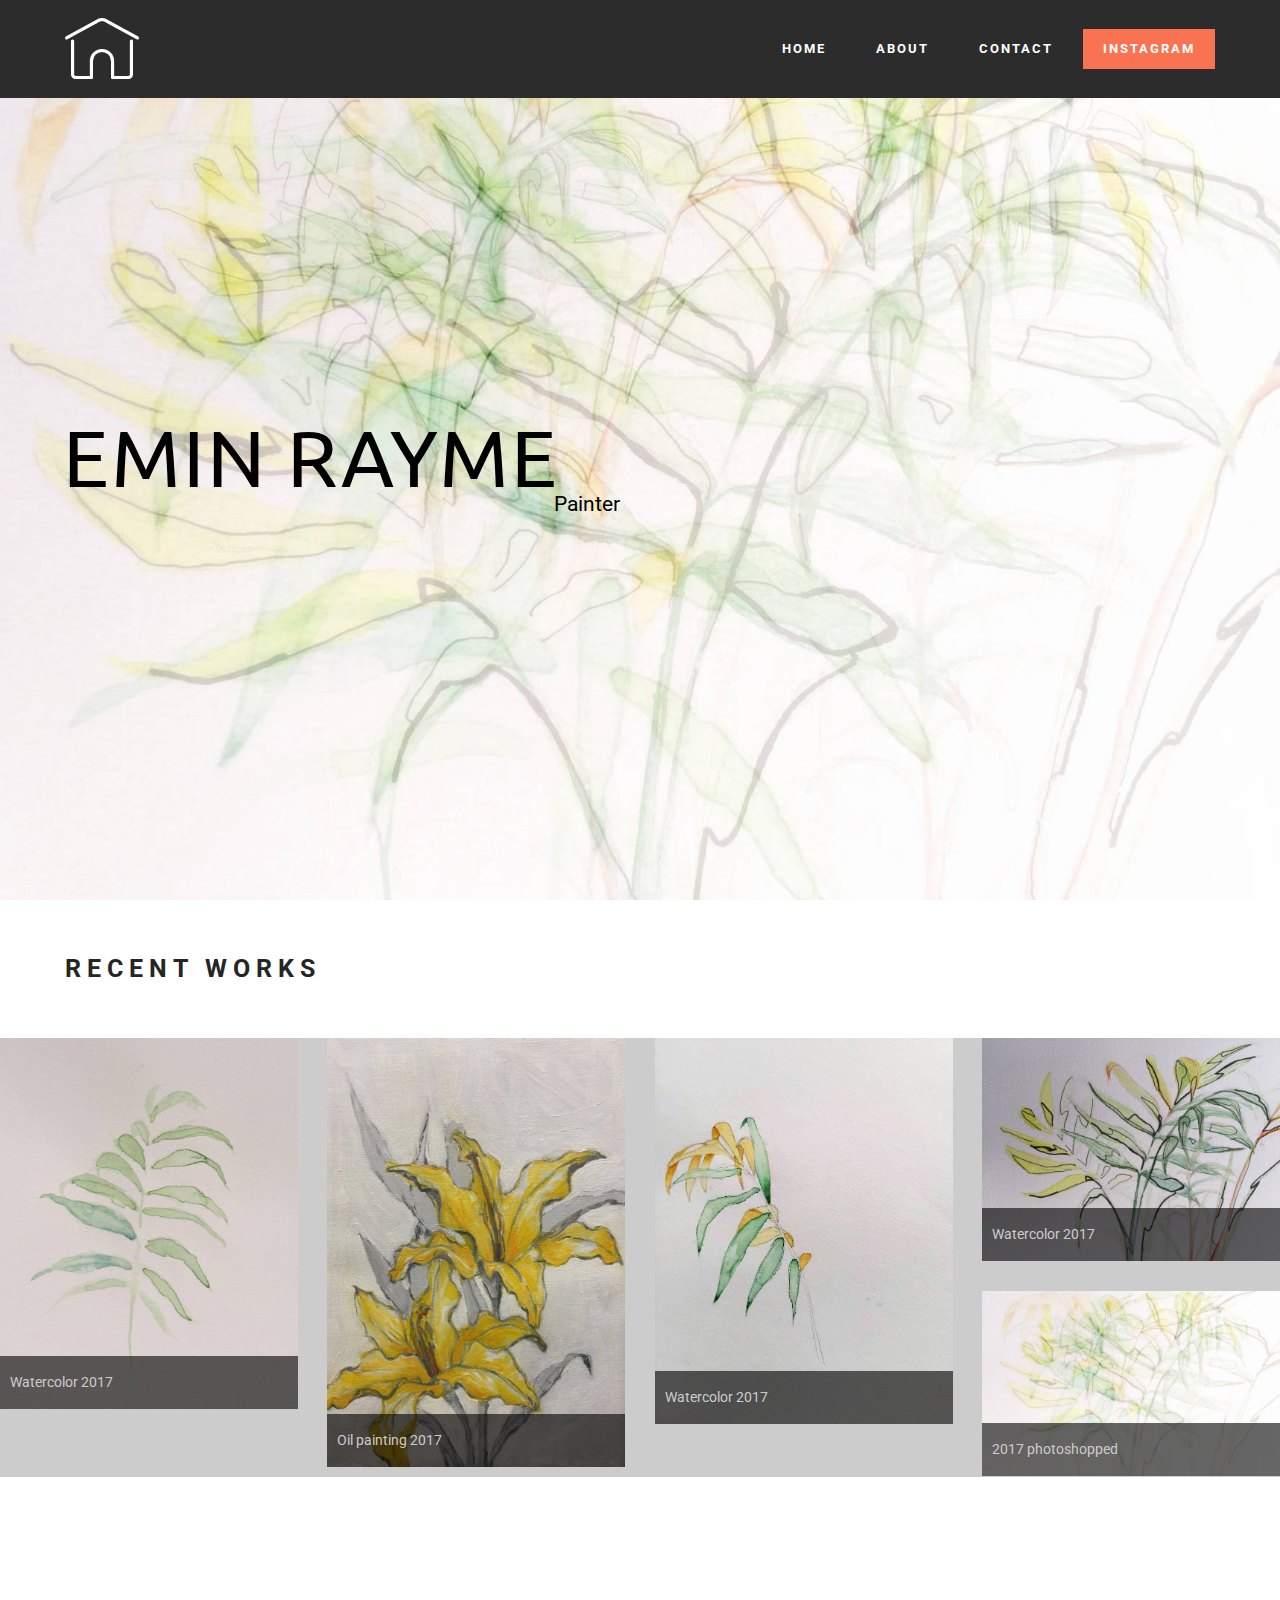
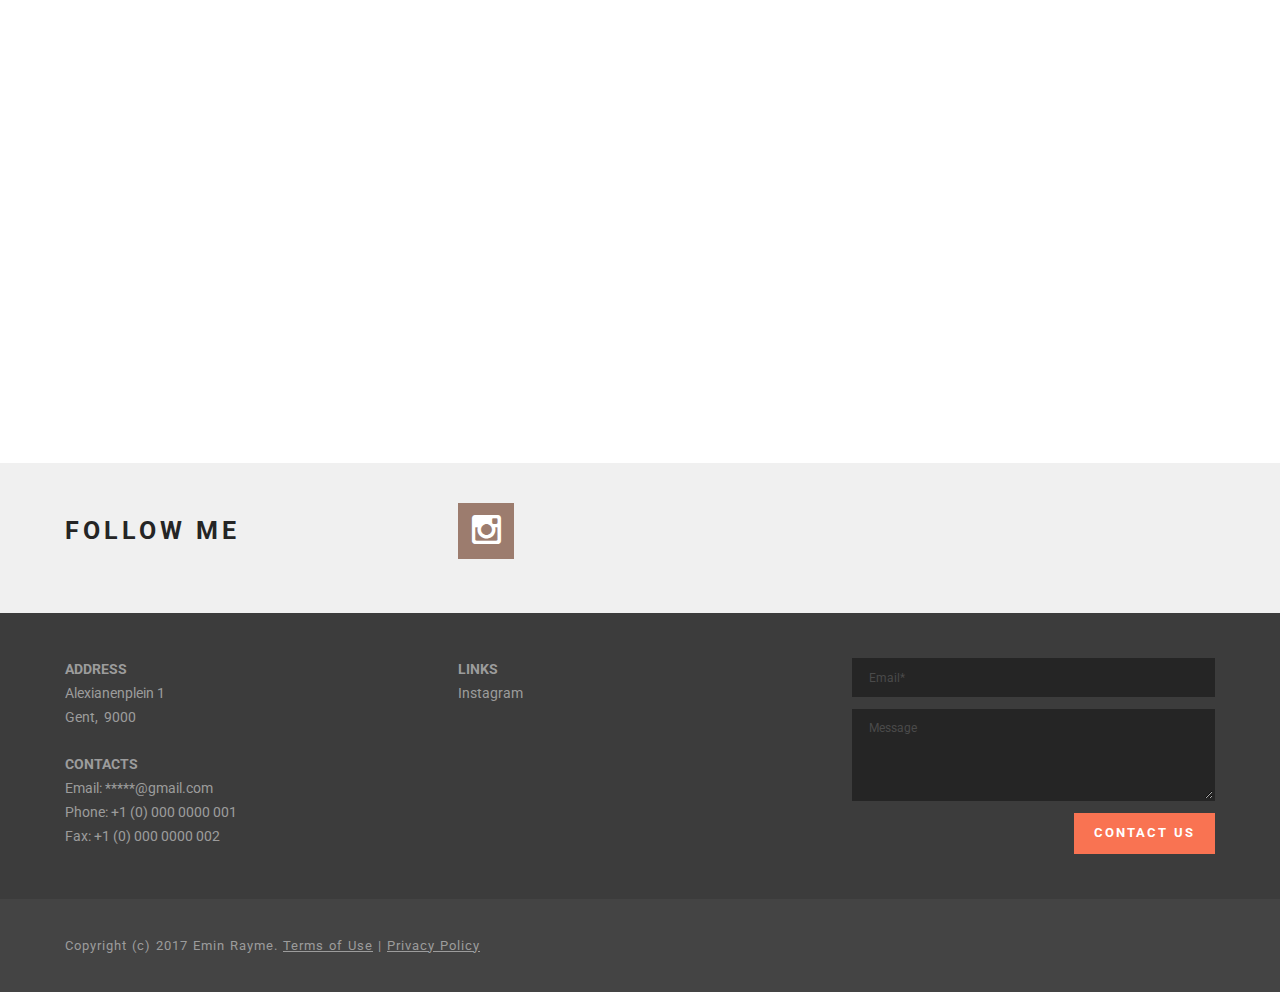
==== commit 75cf108f: "create github pages" ====
--- a/index.html
+++ b/index.html
@@ -1,19 +1,21 @@
 <!DOCTYPE html>
 <html>
 <head>
-  <!-- Site made with Mobirise Website Builder v4.3.2, https://mobirise.com -->
+  <!-- Site made with Mobirise Website Builder v4.3.4, https://mobirise.com -->
   <meta charset="UTF-8">
   <meta http-equiv="X-UA-Compatible" content="IE=edge">
-  <meta name="generator" content="Mobirise v4.3.2, mobirise.com">
+  <meta name="generator" content="Mobirise v4.3.4, mobirise.com">
   <meta name="viewport" content="width=device-width, initial-scale=1">
-  <link rel="shortcut icon" href="assets/images/logo.png" type="image/x-icon">
+  <link rel="shortcut icon" href="assets/images/mbr-favicon.png" type="image/x-icon">
   <meta name="description" content="">
   <title>Home</title>
+  <link rel="stylesheet" href="assets/web/assets/mobirise-icons/mobirise-icons.css">
   <link rel="stylesheet" href="https://fonts.googleapis.com/css?family=Roboto:700,400&subset=cyrillic,latin,greek,vietnamese">
   <link rel="stylesheet" href="assets/bootstrap/css/bootstrap.min.css">
   <link rel="stylesheet" href="assets/animate.css/animate.min.css">
+  <link rel="stylesheet" href="assets/socicon/css/socicon.min.css">
   <link rel="stylesheet" href="assets/mobirise/css/style.css">
-  <link rel="stylesheet" href="assets/dropdown-menu/style.css">
+  <link rel="stylesheet" href="assets/mobirise-gallery/style.css">
   <link rel="stylesheet" href="assets/mobirise-slider/style.css">
   <link rel="stylesheet" href="assets/mobirise/css/mbr-additional.css" type="text/css">
   
@@ -21,153 +23,267 @@
   
 </head>
 <body>
-<section id="dropdown-menu-2btn-3" data-rv-view="65">
-
-    <nav class="navbar navbar-dropdown navbar-fixed-top">
-
-        <div class="container">
-
-            <div class="navbar-brand">
-                <a href="https://mobirise.com" class="navbar-logo"><img src="assets/images/logo.png" alt="Mobirise"></a>
-                <a class="text-white" href="https://mobirise.com">MOBIRISE</a>
-            </div>
-
-            <button class="navbar-toggler pull-xs-right hidden-md-up" type="button" data-toggle="collapse" data-target="#exCollapsingNavbar">
-                <div class="hamburger-icon"></div>
-            </button>
-
-            <ul class="nav-dropdown collapse pull-xs-right navbar-toggleable-sm nav navbar-nav" id="exCollapsingNavbar"><li class="nav-item dropdown"><a class="nav-link link dropdown-toggle" data-toggle="dropdown-submenu" href="https://mobirise.com/">FEATURES</a><div class="dropdown-menu"><a class="dropdown-item" href="https://mobirise.com/">Mobile friendly</a><a class="dropdown-item" href="https://mobirise.com/">Based on Bootstrap</a><div class="dropdown"><a class="dropdown-item dropdown-toggle" data-toggle="dropdown-submenu" href="https://mobirise.com/">Trendy blocks</a><div class="dropdown-menu dropdown-submenu"><a class="dropdown-item" href="https://mobirise.com/">Image/content slider</a><a class="dropdown-item" href="https://mobirise.com/">Contact forms</a><a class="dropdown-item" href="https://mobirise.com/">Image gallery</a><a class="dropdown-item" href="https://mobirise.com/">Mobile menu</a><a class="dropdown-item" href="https://mobirise.com/">Google maps</a><a class="dropdown-item" href="https://mobirise.com/">Social buttons</a><a class="dropdown-item" href="https://mobirise.com/">Google fonts</a><a class="dropdown-item" href="https://mobirise.com/">Video background</a></div></div><a class="dropdown-item" href="https://mobirise.com/">Host anywhere</a></div></li><li class="nav-item"><a class="nav-link link" href="https://mobirise.com/">HELP</a></li><li class="nav-item nav-btn"><a class="nav-link btn btn-default btn-default-outline" href="https://mobirise.com/">FOR WINDOWS</a></li><li class="nav-item nav-btn"><a class="nav-link btn btn-danger" href="https://mobirise.com/">FOR MAC</a></li></ul>
-
-        </div>
-
-    </nav>
-
-</section>
-
-<section class="engine"><a href="https://mobirise.co">Mobirise</a></section><section class="mbr-box mbr-section mbr-section--relative mbr-section--fixed-size mbr-section--full-height mbr-section--bg-adapted mbr-parallax-background" id="header1-0" data-rv-view="0" style="background-image: url(assets/images/22171902-1725079340856694-136051474-o-1461x1948.jpg);">
+<section class="mbr-navbar mbr-navbar--freeze mbr-navbar--absolute mbr-navbar--sticky mbr-navbar--auto-collapse" id="ext_menu-5" data-rv-view="23">
+    <div class="mbr-navbar__section mbr-section">
+        <div class="mbr-section__container container">
+            <div class="mbr-navbar__container">
+                <div class="mbr-navbar__column mbr-navbar__column--s mbr-navbar__brand">
+                    <span class="mbr-navbar__brand-link mbr-brand mbr-brand--inline">
+                        <span class="mbr-brand__logo"><a href="https://mobirise.com" class="mbri-home mbr-iconfont mbr-iconfont-menu"></a></span>
+                        <span class="mbr-brand__name"><a class="mbr-brand__name text-white" href="https://mobirise.com"></a></span>
+                    </span>
+                </div>
+                <div class="mbr-navbar__hamburger mbr-hamburger"><span class="mbr-hamburger__line"></span></div>
+                <div class="mbr-navbar__column mbr-navbar__menu">
+                    <nav class="mbr-navbar__menu-box mbr-navbar__menu-box--inline-right">
+                        <div class="mbr-navbar__column">
+                            <ul class="mbr-navbar__items mbr-navbar__items--right float-left mbr-buttons mbr-buttons--freeze mbr-buttons--right btn-decorator mbr-buttons--active"><li class="mbr-navbar__item"><a class="mbr-buttons__link btn text-white" href="https://mobirise.com">HOME</a></li> <li class="mbr-navbar__item"><a class="mbr-buttons__link btn text-white" href="https://mobirise.com">ABOUT</a></li><li class="mbr-navbar__item"><a class="mbr-buttons__link btn text-white" href="https://mobirise.com">CONTACT</a></li></ul>                            
+                            <ul class="mbr-navbar__items mbr-navbar__items--right mbr-buttons mbr-buttons--freeze mbr-buttons--right btn-inverse mbr-buttons--active"><li class="mbr-navbar__item"><a class="mbr-buttons__btn btn btn-danger" href="https://www.instagram.com/raymeart/">INSTAGRAM</a></li> </ul>
+                        </div>
+                    </nav>
+                </div>
+            </div>
+        </div>
+    </div>
+</section>
+
+<section class="engine"><a href="https://mobirise.co/p">bootstrap dropdown</a></section><section class="mbr-box mbr-section mbr-section--relative mbr-section--fixed-size mbr-section--full-height mbr-section--bg-adapted" id="header4-d" data-rv-view="43" style="background-image: url(assets/images/taak-rayme-2-2000x1250.jpg);">
     <div class="mbr-box__magnet mbr-box__magnet--sm-padding mbr-box__magnet--center-left mbr-after-navbar">
         
         <div class="mbr-box__container mbr-section__container container">
             <div class="mbr-box mbr-box--stretched"><div class="mbr-box__magnet mbr-box__magnet--center-left">
-                <div class="row"><div class=" col-sm-6 col-sm-offset-6">
+                <div class="row"><div class=" col-sm-6">
                     <div class="mbr-hero animated fadeInUp">
-                        <h1 class="mbr-hero__text">Natuur Tekeningen</h1>
-                        <p class="mbr-hero__subtext">In aquarel<br>Emin Rayme</p>
-                    </div>
-                    <div class="mbr-buttons btn-inverse mbr-buttons--left"><a class="mbr-buttons__btn btn btn-lg btn-danger animated fadeInUp delay" href="https://mobirise.com">DOWNLOAD NOW</a> <a class="mbr-buttons__btn btn btn-lg btn-default animated fadeInUp delay" href="https://mobirise.com">LEARN MORE</a></div>
+                        <h1 class="mbr-hero__text"><span style="font-weight: normal;">EMIN RAYME</span></h1>
+                        <p class="mbr-hero__subtext">Painter&nbsp;</p>
+                    </div>
+                    
                 </div></div>
             </div></div>
         </div>
-        <div class="mbr-arrow mbr-arrow--floating text-center">
-            <div class="mbr-section__container container">
-                <a class="mbr-arrow__link" href="#slider2-2"><i class="glyphicon glyphicon-menu-down"></i></a>
-            </div>
-        </div>
-    </div>
-</section>
-
-<section class="mbr-slider mbr-section mbr-section--no-padding carousel slide" data-ride="carousel" data-wrap="true" data-interval="5000" id="slider2-2" data-rv-view="50">
-    <div class="mbr-section__container article-slider container mbr-section__container--isolated">
-        <div class=" col-sm-offset-2 col-sm-8">
-            <ol class="carousel-indicators">
-                <li data-app-prevent-settings="" data-target="#slider2-2" data-slide-to="0" class="active"></li><li data-app-prevent-settings="" data-target="#slider2-2" data-slide-to="1"></li><li data-app-prevent-settings="" data-target="#slider2-2" data-slide-to="2"></li><li data-app-prevent-settings="" data-target="#slider2-2" class="" data-slide-to="3"></li>
-            </ol>
-            <div class="carousel-inner" role="listbox">
-                <div class="mbr-box mbr-section mbr-section--relative mbr-section--fixed-size mbr-section--bg-adapted item dark center active">
-                    <div class="mbr-box__magnet mbr-box__magnet--center-right">
-                                            
-                        <div>
-                            <img src="assets/images/22171902-1725079340856694-136051474-o-1461x1948.jpg">
-                            <div class="row">
-                                <div class=" col-md-6 col-md-offset-5">  
-
-                                <div class="mbr-hero">
-                                    <h1 class="mbr-hero__text">Slide 1</h1>
-
-                                    <p class="mbr-hero__subtext">Develop fully responsive, mobile-optimized websites that look amazing on any devices and browsers. Preview how your website will appear on phones, tablets and desktops directly in the visual editor.</p>
-                                </div>
-                                <div class="mbr-buttons btn-inverse mbr-buttons--left mbr-buttons--right"><a class="mbr-buttons__btn btn btn-lg btn-danger" href="https://mobirise.com">FOR WINDOWS</a> <a class="mbr-buttons__btn btn btn-lg btn-default" href="https://mobirise.com">FOR MAC</a></div>
-                                </div>
-                            </div>
+        
+    </div>
+</section>
+
+<section class="mbr-section mbr-section--relative mbr-section--short-paddings" id="msg-box2-g" data-rv-view="114" style="background-color: rgb(255, 255, 255);">
+
+    
+
+    <div class="mbr-section__container mbr-section__container--isolated container" style="padding-top: 60px; padding-bottom: 60px;">
+        <div class="row">
+            <div class="mbr-box mbr-box--fixed mbr-box--adapted">
+                <div class="mbr-box__magnet mbr-box__magnet--top-left mbr-section__left col-sm-8">
+                    <div class="mbr-section__container">
+                        <div class="mbr-header mbr-header--auto-align mbr-header--wysiwyg">
+                            <h3 class="mbr-header__text">RECENT WORKS</h3>
                         </div>
                     </div>
-                </div><div class="mbr-box mbr-section mbr-section--relative mbr-section--fixed-size mbr-section--bg-adapted item dark center">
-                    <div class="mbr-box__magnet mbr-box__magnet--center-left">
-                                            
-                        <div>
-                            <img src="assets/images/22199130-1725079717523323-1218273552-o-2000x1500.jpg">
-                            <div class="row">
-                                <div class=" col-md-offset-1 col-md-6">  
-
-                                <div class="mbr-hero">
-                                    <h1 class="mbr-hero__text">Slide 2</h1>
-
-                                    <p class="mbr-hero__subtext">Mobirise is based on Bootstrap 3 - most powerful mobile first framework. Use any bootstrap themes with no extra work.</p>
-                                </div>
-                                <div class="mbr-buttons btn-inverse mbr-buttons--left"><a class="mbr-buttons__btn btn btn-lg btn-danger" href="https://mobirise.com">FOR WINDOWS</a> <a class="mbr-buttons__btn btn btn-lg btn-default" href="https://mobirise.com">FOR MAC</a></div>
-                                </div>
-                            </div>
+                    
+                </div>
+                <div class="mbr-box__magnet mbr-box__magnet--top-left mbr-section__right col-sm-4">
+                    
+                </div>
+            </div>
+        </div>
+    </div>
+
+</section>
+
+<section class="mbr-gallery mbr-section mbr-section--no-padding" id="gallery1-e" data-rv-view="49" style="background-color: rgb(204, 204, 204);">
+    <!-- Gallery -->
+    <div class=" mbr-gallery-layout-default">
+        <div>
+            <div class="row mbr-gallery-row">
+
+                <div class="col-lg-3 col-md-4 col-sm-6 col-xs-12 mbr-gallery-item">
+
+                     <figcaption class="mbr-figure__caption mbr-figure__caption--std-grid">
+                        <div class="mbr-caption-background"></div>
+                        <small class="mbr-figure__caption-small">Watercolor 2017</small>
+                    </figcaption>
+
+                    <a href="#lb-gallery1-e" data-slide-to="0" data-toggle="modal">
+                        <img src="assets/images/plant3-1144x1430-800x1000.jpg" alt="">
+                        <span class="icon glyphicon glyphicon-zoom-in"></span>
+                    </a>
+                </div><div class="col-lg-3 col-md-4 col-sm-6 col-xs-12 mbr-gallery-item">
+
+                     <figcaption class="mbr-figure__caption mbr-figure__caption--std-grid">
+                        <div class="mbr-caption-background"></div>
+                        <small class="mbr-figure__caption-small">Oil painting 2017</small>
+                    </figcaption>
+
+                    <a href="#lb-gallery1-e" data-slide-to="1" data-toggle="modal">
+                        <img src="assets/images/plant5-1299x1874-800x1154.jpg" alt="">
+                        <span class="icon glyphicon glyphicon-zoom-in"></span>
+                    </a>
+                </div><div class="col-lg-3 col-md-4 col-sm-6 col-xs-12 mbr-gallery-item">
+
+                     <figcaption class="mbr-figure__caption mbr-figure__caption--std-grid">
+                        <div class="mbr-caption-background"></div>
+                        <small class="mbr-figure__caption-small">Watercolor 2017</small>
+                    </figcaption>
+
+                    <a href="#lb-gallery1-e" data-slide-to="2" data-toggle="modal">
+                        <img src="assets/images/plant2-1515x1969-799x1039.jpg" alt="">
+                        <span class="icon glyphicon glyphicon-zoom-in"></span>
+                    </a>
+                </div><div class="col-lg-3 col-md-4 col-sm-6 col-xs-12 mbr-gallery-item">
+
+                     <figcaption class="mbr-figure__caption mbr-figure__caption--std-grid">
+                        <div class="mbr-caption-background"></div>
+                        <small class="mbr-figure__caption-small">Watercolor 2017</small>
+                    </figcaption>
+
+                    <a href="#lb-gallery1-e" data-slide-to="3" data-toggle="modal">
+                        <img src="assets/images/22199130-1725079717523323-1218273552-o-2000x1500-800x600.jpg" alt="">
+                        <span class="icon glyphicon glyphicon-zoom-in"></span>
+                    </a>
+                </div><div class="col-lg-3 col-md-4 col-sm-6 col-xs-12 mbr-gallery-item">
+
+                     <figcaption class="mbr-figure__caption mbr-figure__caption--std-grid">
+                        <div class="mbr-caption-background"></div>
+                        <small class="mbr-figure__caption-small">2017 photoshopped</small>
+                    </figcaption>
+
+                    <a href="#lb-gallery1-e" data-slide-to="4" data-toggle="modal">
+                        <img src="assets/images/taak-rayme-2-2000x1250-800x500.jpg" alt="">
+                        <span class="icon glyphicon glyphicon-zoom-in"></span>
+                    </a>
+                </div>
+            </div>
+        </div>
+        <div class="clearfix"></div>
+    </div>
+
+    <!-- Lightbox -->
+    <div data-app-prevent-settings="" class="mbr-slider modal fade carousel slide" tabindex="-1" data-keyboard="true" data-interval="false" id="lb-gallery1-e">
+        <div class="modal-dialog">
+            <div class="modal-content">
+                <div class="modal-body">
+                    <ol class="carousel-indicators">
+                        <li data-app-prevent-settings="" data-target="#lb-gallery1-e" data-slide-to="0"></li><li data-app-prevent-settings="" data-target="#lb-gallery1-e" data-slide-to="1"></li><li data-app-prevent-settings="" data-target="#lb-gallery1-e" data-slide-to="2"></li><li data-app-prevent-settings="" data-target="#lb-gallery1-e" data-slide-to="3"></li><li data-app-prevent-settings="" data-target="#lb-gallery1-e" class=" active" data-slide-to="4"></li>
+                    </ol>
+                    <div class="carousel-inner">
+                        <div class="item">
+                            <img src="assets/images/plant3-1144x1430.jpg" alt="">
+                        </div><div class="item">
+                            <img src="assets/images/plant5-1299x1874.jpg" alt="">
+                        </div><div class="item">
+                            <img src="assets/images/plant2-1515x1969.jpg" alt="">
+                        </div><div class="item">
+                            <img src="assets/images/22199130-1725079717523323-1218273552-o-2000x1500.jpg" alt="">
+                        </div><div class="item active">
+                            <img src="assets/images/taak-rayme-2-2000x1250.jpg" alt="">
                         </div>
                     </div>
-                </div><div class="mbr-box mbr-section mbr-section--relative mbr-section--fixed-size mbr-section--bg-adapted item dark center">
-                    <div class="mbr-box__magnet mbr-box__magnet--center-center">
-                                            
-                        <div>
-                            <img src="assets/images/22217757-1725079767523318-1858386000-o-1536x2048.jpg">
-                            <div class="row">
-                                <div class=" col-md-8 col-md-offset-2">  
-
-                                <div class="mbr-hero">
-                                    <h1 class="mbr-hero__text">Slide 3</h1>
-
-                                    <p class="mbr-hero__subtext">Choose from the large selection of latest pre-made blocks - jumbotrons, hero images, parallax scrolling, video backgrounds, hamburger menu, sticky header and more.</p>
-                                </div>
-                                <div class="mbr-buttons btn-inverse mbr-buttons--center"><a class="mbr-buttons__btn btn btn-lg btn-danger" href="https://mobirise.com">FOR WINDOWS</a> <a class="mbr-buttons__btn btn btn-lg btn-default" href="https://mobirise.com">FOR MAC</a></div>
-                                </div>
-                            </div>
-                        </div>
-                    </div>
-                </div><div class="mbr-box mbr-section mbr-section--relative mbr-section--fixed-size mbr-section--bg-adapted item dark center">
-                    <div class="mbr-box__magnet mbr-box__magnet--center-left">
-                                            
-                        <div>
-                            <img src="assets/images/22197536-1725079297523365-1454603460-o-1472x1962.jpg">
-                            <div class="row">
-                                <div class=" col-md-offset-1 col-md-6">  
-
-                                <div class="mbr-hero">
-                                    <h1 class="mbr-hero__text">Slide 2</h1>
-
-                                    <p class="mbr-hero__subtext">Mobirise is based on Bootstrap 3 - most powerful mobile first framework. Use any bootstrap themes with no extra work.</p>
-                                </div>
-                                <div class="mbr-buttons btn-inverse mbr-buttons--left"><a class="mbr-buttons__btn btn btn-lg btn-danger" href="https://mobirise.com">FOR WINDOWS</a> <a class="mbr-buttons__btn btn btn-lg btn-default" href="https://mobirise.com">FOR MAC</a></div>
-                                </div>
-                            </div>
-                        </div>
-                    </div>
-                </div>
-            </div>
-            
-            <a data-app-prevent-settings="" class="left carousel-control" role="button" data-slide="prev" href="#slider2-2">
-                <span class="glyphicon glyphicon-menu-left" aria-hidden="true"></span>
-                <span class="sr-only">Previous</span>
-            </a>
-            <a data-app-prevent-settings="" class="right carousel-control" role="button" data-slide="next" href="#slider2-2">
-                <span class="glyphicon glyphicon-menu-right" aria-hidden="true"></span>
-                <span class="sr-only">Next</span>
-            </a>
-        </div>
-    </div>
-</section>
+                    <a class="left carousel-control" role="button" data-slide="prev" href="#lb-gallery1-e">
+                        <span class="glyphicon glyphicon-menu-left" aria-hidden="true"></span>
+                        <span class="sr-only">Previous</span>
+                    </a>
+                    <a class="right carousel-control" role="button" data-slide="next" href="#lb-gallery1-e">
+                        <span class="glyphicon glyphicon-menu-right" aria-hidden="true"></span>
+                        <span class="sr-only">Next</span>
+                    </a>
+
+                    <a class="close" href="#" role="button" data-dismiss="modal">
+                        <span class="glyphicon glyphicon-remove" aria-hidden="true"></span>
+                        <span class="sr-only">Close</span>
+                    </a>
+                </div>
+            </div>
+        </div>
+    </div>
+</section>
+
+<section class="mbr-section" id="map2-f" data-rv-view="112">
+    <div class="mbr-section__container container mbr-section__container--isolated">
+        <div class="row">
+            <div class="col-sm-8 col-sm-offset-2">
+                <figure class="mbr-figure mbr-figure--wysiwyg mbr-figure--full-width mbr-figure--no-bg mbr-figure--caption-outside-bottom">
+                    <div class="mbr-figure__map"><iframe frameborder="0" style="border:0" src="https://www.google.com/maps/embed/v1/place?key=AIzaSyA0Dx_boXQiwvdz8sJHoYeZNVTdoWONYkU&amp;q=place_id:ChIJh49Yh0Fxw0cRajHMv_e7C54" allowfullscreen=""></iframe></div>
+                </figure>
+            </div>
+        </div>
+    </div>
+</section>
+
+<section class="mbr-section mbr-section--relative mbr-section--fixed-size" id="social-buttons2-j" data-rv-view="128" style="background-color: rgb(240, 240, 240);">
+    
+
+    <div class="mbr-section__container container">
+        <div class="mbr-header mbr-header--inline row" style="padding-top: 40.8px; padding-bottom: 40.8px;">
+            <div class="col-sm-4">
+                <h3 class="mbr-header__text">FOLLOW ME</h3>
+            </div>
+            <div class="mbr-social-icons mbr-social-icons--style-1 col-sm-8">    <a class="mbr-social-icons__icon socicon-bg-instagram" title="Instagram" target="_blank" href="https://www.instagram.com/raymeart/"><i class="socicon socicon-instagram"></i></a>      </div>
+        </div>
+    </div>
+</section>
+
+<section class="mbr-section mbr-section--relative mbr-section--fixed-size" id="contacts3-i" data-rv-view="119" style="background-color: rgb(60, 60, 60);">
+    
+    <div class="mbr-section__container container">
+        <div class="mbr-contacts mbr-contacts--wysiwyg row" style="padding-top: 45px; padding-bottom: 45px;">
+            <div class="col-sm-8">
+                <div class="row">
+                    <div class="col-sm-6">
+                        <p class="mbr-contacts__text"><strong>ADDRESS</strong><br>
+Alexianenplein 1<br>
+Gent, &nbsp;9000<br><br>
+<strong>CONTACTS</strong><br>
+Email: *****@gmail.com<br>
+Phone: +1 (0) 000 0000 001<br>
+Fax: +1 (0) 000 0000 002</p>
+                    </div>
+                    <div class="col-sm-6"><p class="mbr-contacts__text"><strong>LINKS</strong></p><ul class="mbr-contacts__list"><li>Instagram</li></ul></div>
+                </div>
+            </div>
+            <div class="mbr-contacts__column col-sm-4" data-form-type="formoid">
+                <div data-form-alert="true">
+                    <div class="hide" data-form-alert-success="true">Thanks for filling out form!</div>
+                </div>
+                <form action="https://mobirise.com/" method="post" data-form-title="MESSAGE">
+                    <input type="hidden" value="sgL33uxe1N/9v7BmXSHJhkgK9udr1YhuMOCVVPSthVIGvZvfKJqyCQalRYv+acOzz0S3HiwOrpSz3lia0OQ0TWmFbpzJDKO55pjX8JlA+cTSkskn5VPPC+O7bfIKolbm" data-form-email="true">
+                    
+                    <div class="form-group">
+                        <input type="email" class="form-control input-sm input-inverse" name="email" required="" placeholder="Email*" data-form-field="Email">
+                    </div>
+                    
+                    <div class="form-group">
+                        <textarea class="form-control input-sm input-inverse" name="message" rows="4" placeholder="Message" data-form-field="Message"></textarea>
+                    </div>
+                    <div class="mbr-buttons mbr-buttons--right btn-inverse"><button type="submit" class="mbr-buttons__btn btn btn-danger">CONTACT US</button></div>
+                </form>
+            </div>
+        </div>
+    </div>
+</section>
+
+<footer class="mbr-section mbr-section--relative mbr-section--fixed-size" id="footer1-c" data-rv-view="41" style="background-color: rgb(68, 68, 68);">
+    
+    <div class="mbr-section__container container">
+        <div class="mbr-footer mbr-footer--wysiwyg row" style="padding-top: 36.9px; padding-bottom: 36.9px;">
+            <div class="col-sm-12">
+                <p class="mbr-footer__copyright">Copyright (c) 2017 Emin Rayme. <a class="mbr-footer__link text-gray" href="https://mobirise.com/">Terms of Use</a>  | <a class="mbr-footer__link text-gray" href="https://mobirise.com/">Privacy Policy</a></p>
+            </div>
+        </div>
+    </div>
+</footer>
 
 
   <script src="assets/web/assets/jquery/jquery.min.js"></script>
   <script src="assets/bootstrap/js/bootstrap.min.js"></script>
+  <script src="assets/masonry/masonry.pkgd.min.js"></script>
+  <script src="assets/imagesloaded/imagesloaded.pkgd.min.js"></script>
   <script src="assets/smooth-scroll/smooth-scroll.js"></script>
-  <script src="assets/jarallax/jarallax.js"></script>
   <script src="assets/bootstrap-carousel-swipe/bootstrap-carousel-swipe.js"></script>
+  <!--[if lte IE 9]>
+    <script src="assets/jquery-placeholder/jquery.placeholder.min.js"></script>
+  <![endif]-->
   <script src="assets/mobirise/js/script.js"></script>
-  <script src="assets/dropdown-menu/script.js"></script>
+  <script src="assets/mobirise-gallery/script.js"></script>
+  <script src="assets/formoid/formoid.min.js"></script>
   
   
 </body>
--- a/assets/web/assets/mobirise-icons/mobirise-icons.css
+++ b/assets/web/assets/mobirise-icons/mobirise-icons.css
@@ -0,0 +1,476 @@
+@font-face {
+  font-family: 'MobiriseIcons';
+  src:  url('mobirise-icons.eot?spat4u');
+  src:  url('mobirise-icons.eot?spat4u#iefix') format('embedded-opentype'),
+    url('mobirise-icons.ttf?spat4u') format('truetype'),
+    url('mobirise-icons.woff?spat4u') format('woff'),
+    url('mobirise-icons.svg?spat4u#MobiriseIcons') format('svg');
+  font-weight: normal;
+  font-style: normal;
+}
+
+[class^="mbri-"], [class*=" mbri-"] {
+  /* use !important to prevent issues with browser extensions that change fonts */
+  font-family: MobiriseIcons !important;
+  speak: none;
+  font-style: normal;
+  font-weight: normal;
+  font-variant: normal;
+  text-transform: none;
+  line-height: 1;
+
+  /* Better Font Rendering =========== */
+  -webkit-font-smoothing: antialiased;
+  -moz-osx-font-smoothing: grayscale;
+}
+
+.mbri-add-submenu:before {
+  content: "\e900";
+}
+.mbri-alert:before {
+  content: "\e901";
+}
+.mbri-align-center:before {
+  content: "\e902";
+}
+.mbri-align-justify:before {
+  content: "\e903";
+}
+.mbri-align-left:before {
+  content: "\e904";
+}
+.mbri-align-right:before {
+  content: "\e905";
+}
+.mbri-android:before {
+  content: "\e906";
+}
+.mbri-apple:before {
+  content: "\e907";
+}
+.mbri-arrow-down:before {
+  content: "\e908";
+}
+.mbri-arrow-next:before {
+  content: "\e909";
+}
+.mbri-arrow-prev:before {
+  content: "\e90a";
+}
+.mbri-arrow-up:before {
+  content: "\e90b";
+}
+.mbri-bold:before {
+  content: "\e90c";
+}
+.mbri-bookmark:before {
+  content: "\e90d";
+}
+.mbri-bootstrap:before {
+  content: "\e90e";
+}
+.mbri-briefcase:before {
+  content: "\e90f";
+}
+.mbri-browse:before {
+  content: "\e910";
+}
+.mbri-bulleted-list:before {
+  content: "\e911";
+}
+.mbri-calendar:before {
+  content: "\e912";
+}
+.mbri-camera:before {
+  content: "\e913";
+}
+.mbri-cart-add:before {
+  content: "\e914";
+}
+.mbri-cart-full:before {
+  content: "\e915";
+}
+.mbri-cash:before {
+  content: "\e916";
+}
+.mbri-change-style:before {
+  content: "\e917";
+}
+.mbri-chat:before {
+  content: "\e918";
+}
+.mbri-clock:before {
+  content: "\e919";
+}
+.mbri-close:before {
+  content: "\e91a";
+}
+.mbri-cloud:before {
+  content: "\e91b";
+}
+.mbri-code:before {
+  content: "\e91c";
+}
+.mbri-contact-form:before {
+  content: "\e91d";
+}
+.mbri-credit-card:before {
+  content: "\e91e";
+}
+.mbri-cursor-click:before {
+  content: "\e91f";
+}
+.mbri-cust-feedback:before {
+  content: "\e920";
+}
+.mbri-database:before {
+  content: "\e921";
+}
+.mbri-delivery:before {
+  content: "\e922";
+}
+.mbri-desktop:before {
+  content: "\e923";
+}
+.mbri-devices:before {
+  content: "\e924";
+}
+.mbri-down:before {
+  content: "\e925";
+}
+.mbri-download:before {
+  content: "\e989";
+}
+.mbri-drag-n-drop:before {
+  content: "\e927";
+}
+.mbri-drag-n-drop2:before {
+  content: "\e928";
+}
+.mbri-edit:before {
+  content: "\e929";
+}
+.mbri-edit2:before {
+  content: "\e92a";
+}
+.mbri-error:before {
+  content: "\e92b";
+}
+.mbri-extension:before {
+  content: "\e92c";
+}
+.mbri-features:before {
+  content: "\e92d";
+}
+.mbri-file:before {
+  content: "\e92e";
+}
+.mbri-flag:before {
+  content: "\e92f";
+}
+.mbri-folder:before {
+  content: "\e930";
+}
+.mbri-gift:before {
+  content: "\e931";
+}
+.mbri-github:before {
+  content: "\e932";
+}
+.mbri-globe:before {
+  content: "\e933";
+}
+.mbri-globe-2:before {
+  content: "\e934";
+}
+.mbri-growing-chart:before {
+  content: "\e935";
+}
+.mbri-hearth:before {
+  content: "\e936";
+}
+.mbri-help:before {
+  content: "\e937";
+}
+.mbri-home:before {
+  content: "\e938";
+}
+.mbri-hot-cup:before {
+  content: "\e939";
+}
+.mbri-idea:before {
+  content: "\e93a";
+}
+.mbri-image-gallery:before {
+  content: "\e93b";
+}
+.mbri-image-slider:before {
+  content: "\e93c";
+}
+.mbri-info:before {
+  content: "\e93d";
+}
+.mbri-italic:before {
+  content: "\e93e";
+}
+.mbri-key:before {
+  content: "\e93f";
+}
+.mbri-laptop:before {
+  content: "\e940";
+}
+.mbri-layers:before {
+  content: "\e941";
+}
+.mbri-left-right:before {
+  content: "\e942";
+}
+.mbri-left:before {
+  content: "\e943";
+}
+.mbri-letter:before {
+  content: "\e944";
+}
+.mbri-like:before {
+  content: "\e945";
+}
+.mbri-link:before {
+  content: "\e946";
+}
+.mbri-lock:before {
+  content: "\e947";
+}
+.mbri-login:before {
+  content: "\e948";
+}
+.mbri-logout:before {
+  content: "\e949";
+}
+.mbri-magic-stick:before {
+  content: "\e94a";
+}
+.mbri-map-pin:before {
+  content: "\e94b";
+}
+.mbri-menu:before {
+  content: "\e94c";
+}
+.mbri-mobile:before {
+  content: "\e94d";
+}
+.mbri-mobile2:before {
+  content: "\e94e";
+}
+.mbri-mobirise:before {
+  content: "\e94f";
+}
+.mbri-more-horizontal:before {
+  content: "\e950";
+}
+.mbri-more-vertical:before {
+  content: "\e951";
+}
+.mbri-music:before {
+  content: "\e952";
+}
+.mbri-new-file:before {
+  content: "\e953";
+}
+.mbri-numbered-list:before {
+  content: "\e954";
+}
+.mbri-opened-folder:before {
+  content: "\e955";
+}
+.mbri-pages:before {
+  content: "\e956";
+}
+.mbri-paper-plane:before {
+  content: "\e957";
+}
+.mbri-paperclip:before {
+  content: "\e958";
+}
+.mbri-photo:before {
+  content: "\e959";
+}
+.mbri-photos:before {
+  content: "\e95a";
+}
+.mbri-pin:before {
+  content: "\e95b";
+}
+.mbri-play:before {
+  content: "\e95c";
+}
+.mbri-plus:before {
+  content: "\e95d";
+}
+.mbri-preview:before {
+  content: "\e95e";
+}
+.mbri-print:before {
+  content: "\e95f";
+}
+.mbri-protect:before {
+  content: "\e960";
+}
+.mbri-question:before {
+  content: "\e961";
+}
+.mbri-quote-left:before {
+  content: "\e962";
+}
+.mbri-quote-right:before {
+  content: "\e963";
+}
+.mbri-refresh:before {
+  content: "\e964";
+}
+.mbri-responsive:before {
+  content: "\e965";
+}
+.mbri-right:before {
+  content: "\e966";
+}
+.mbri-rocket:before {
+  content: "\e967";
+}
+.mbri-sad-face:before {
+  content: "\e968";
+}
+.mbri-sale:before {
+  content: "\e969";
+}
+.mbri-save:before {
+  content: "\e96a";
+}
+.mbri-search:before {
+  content: "\e96b";
+}
+.mbri-setting:before {
+  content: "\e96c";
+}
+.mbri-setting2:before {
+  content: "\e96d";
+}
+.mbri-setting3:before {
+  content: "\e96e";
+}
+.mbri-share:before {
+  content: "\e96f";
+}
+.mbri-shopping-bag:before {
+  content: "\e970";
+}
+.mbri-shopping-basket:before {
+  content: "\e971";
+}
+.mbri-shopping-cart:before {
+  content: "\e972";
+}
+.mbri-sites:before {
+  content: "\e973";
+}
+.mbri-smile-face:before {
+  content: "\e974";
+}
+.mbri-speed:before {
+  content: "\e975";
+}
+.mbri-star:before {
+  content: "\e976";
+}
+.mbri-success:before {
+  content: "\e977";
+}
+.mbri-sun:before {
+  content: "\e978";
+}
+.mbri-sun2:before {
+  content: "\e979";
+}
+.mbri-tablet:before {
+  content: "\e97a";
+}
+.mbri-tablet-vertical:before {
+  content: "\e97b";
+}
+.mbri-target:before {
+  content: "\e97c";
+}
+.mbri-timer:before {
+  content: "\e97d";
+}
+.mbri-to-ftp:before {
+  content: "\e97e";
+}
+.mbri-to-local-drive:before {
+  content: "\e97f";
+}
+.mbri-touch-swipe:before {
+  content: "\e980";
+}
+.mbri-touch:before {
+  content: "\e981";
+}
+.mbri-trash:before {
+  content: "\e982";
+}
+.mbri-underline:before {
+  content: "\e983";
+}
+.mbri-unlink:before {
+  content: "\e984";
+}
+.mbri-unlock:before {
+  content: "\e985";
+}
+.mbri-up-down:before {
+  content: "\e986";
+}
+.mbri-up:before {
+  content: "\e987";
+}
+.mbri-update:before {
+  content: "\e988";
+}
+.mbri-upload:before {
+ content: "\e926"; 
+}
+.mbri-user:before {
+  content: "\e98a";
+}
+.mbri-user2:before {
+  content: "\e98b";
+}
+.mbri-users:before {
+  content: "\e98c";
+}
+.mbri-video:before {
+  content: "\e98d";
+}
+.mbri-video-play:before {
+  content: "\e98e";
+}
+.mbri-watch:before {
+  content: "\e98f";
+}
+.mbri-website-theme:before {
+  content: "\e990";
+}
+.mbri-wifi:before {
+  content: "\e991";
+}
+.mbri-windows:before {
+  content: "\e992";
+}
+.mbri-zoom-out:before {
+  content: "\e993";
+}
+.mbri-redo:before {
+  content: "\e994";
+}
+.mbri-undo:before {
+  content: "\e995";
+}
--- a/assets/socicon/css/socicon.min.css
+++ b/assets/socicon/css/socicon.min.css
@@ -0,0 +1 @@
+@charset "UTF-8";@font-face{font-family:"socicon";src:url("../fonts/socicon.eot");src:url("../fonts/socicon.eot?#iefix") format("embedded-opentype"),url("../fonts/socicon.woff") format("woff"),url("../fonts/socicon.ttf") format("truetype"),url("../fonts/socicon.svg#sociconregular") format("svg");font-weight:normal;font-style:normal}.socicon:before{position:relative;top:1px;display:inline-block;font-family:"socicon";font-style:normal;font-weight:normal;line-height:1;text-transform:none !important;-webkit-font-smoothing:antialiased;-moz-osx-font-smoothing:grayscale}.socicon-twitter:before{content:"\e040"}.socicon-facebook:before{content:"\e041"}.socicon-googleplus:before{content:"\e042"}.socicon-pinterest:before{content:"\e043"}.socicon-foursquare:before{content:"\e044"}.socicon-yahoo:before{content:"\e045"}.socicon-skype:before{content:"\e046"}.socicon-yelp:before{content:"\e047"}.socicon-feedburner:before{content:"\e048"}.socicon-linkedin:before{content:"\e049"}.socicon-viadeo:before{content:"\e04a"}.socicon-xing:before{content:"\e04b"}.socicon-myspace:before{content:"\e04c"}.socicon-soundcloud:before{content:"\e04d"}.socicon-spotify:before{content:"\e04e"}.socicon-grooveshark:before{content:"\e04f"}.socicon-mixcloud:before{content:"\e001"}.socicon-lastfm:before{content:"\e050"}.socicon-youtube:before{content:"\e051"}.socicon-vimeo:before{content:"\e052"}.socicon-dailymotion:before{content:"\e053"}.socicon-vine:before{content:"\e054"}.socicon-flickr:before{content:"\e055"}.socicon-500px:before{content:"\e056"}.socicon-instagram:before{content:"\e057"}.socicon-wordpress:before{content:"\e058"}.socicon-tumblr:before{content:"\e059"}.socicon-blogger:before{content:"\e020"}.socicon-technorati:before{content:"\e021"}.socicon-reddit:before{content:"\e022"}.socicon-dribbble:before{content:"\e023"}.socicon-stumbleupon:before{content:"\e024"}.socicon-digg:before{content:"\e025"}.socicon-envato:before{content:"\e026"}.socicon-behance:before{content:"\e027"}.socicon-delicious:before{content:"\e028"}.socicon-deviantart:before{content:"\e029"}.socicon-forrst:before{content:"\e02a"}.socicon-play:before{content:"\e02b"}.socicon-zerply:before{content:"\e02c"}.socicon-wikipedia:before{content:"\e02d"}.socicon-apple:before{content:"\e02e"}.socicon-flattr:before{content:"\e02f"}.socicon-github:before{content:"\e030"}.socicon-friendfeed:before{content:"\e032"}.socicon-newsvine:before{content:"\e033"}.socicon-identica:before{content:"\e034"}.socicon-bebo:before{content:"\e035"}.socicon-zynga:before{content:"\e036"}.socicon-steam:before{content:"\e037"}.socicon-xbox:before{content:"\e038"}.socicon-windows:before{content:"\e039"}.socicon-outlook:before{content:"\e010"}.socicon-coderwall:before{content:"\e011"}.socicon-tripadvisor:before{content:"\e012"}.socicon-appnet:before{content:"\e013"}.socicon-goodreads:before{content:"\e014"}.socicon-tripit:before{content:"\e015"}.socicon-lanyrd:before{content:"\e016"}.socicon-slideshare:before{content:"\e017"}.socicon-buffer:before{content:"\e018"}.socicon-rss:before{content:"\e00b"}.socicon-vkontakte:before{content:"\e01a"}.socicon-disqus:before{content:"\e019"}.socicon-houzz:before{content:"\e00a"}.socicon-mail:before{content:"\e01f"}.socicon-patreon:before{content:"\e01c"}.socicon-paypal:before{content:"\e00c"}.socicon-playstation:before{content:"\e03d"}.socicon-smugmug:before{content:"\e05e"}.socicon-swarm:before{content:"\e003"}.socicon-triplej:before{content:"\e009"}.socicon-yammer:before{content:"\e005"}.socicon-stackoverflow:before{content:"\e007"}.socicon-drupal:before{content:"\e002"}.socicon-odnoklassniki:before{content:"\e00d"}.socicon-android:before{content:"\e03e"}.socicon-meetup:before{content:"\e03c"}.socicon-persona:before{content:"\e008"}.socicon-amazon:before{content:"\e05c"}.socicon-ello:before{content:"\e006"}.socicon-8tracks:before{content:"\e05b"}.socicon-twitch:before{content:"\e05a"}.socicon-airbnb:before{content:"\e00e"}.socicon-pocket:before{content:"\e01e"}.socicon-whatsapp:before{content:"\e01b"}.socicon-storehouse:before{content:"\e01d"}.socicon-icq:before{content:"\e05d"}.socicon-modelmayhem:before{content:"\e000"}.socicon-istock:before{content:"\e004"}.socicon-angellist:before{content:"\e062"}.socicon-periscope:before{content:"\e00f"}.socicon-ravelry:before{content:"\e05f"}.socicon-snapchat:before{content:"\e03f"}.socicon-weibo:before{content:"\e060"}.socicon-douban:before{content:"\e03b"}.socicon-baidu:before{content:"\e061"}.socicon-qq:before{content:"\e03a"}.socicon-renren:before{content:"\e031"}.socicon-ebay:before{content:"\e063"}.socicon-imdb:before{content:"\e064"}.socicon-stayfriends:before{content:"\e065"}.socicon-residentadvisor:before{content:"\e066"}.socicon-google:before{content:"\e067"}.socicon-yandex:before{content:"\e068"}.socicon-sharethis:before{content:"\e069"}.socicon-bandcamp:before{content:"\e06a"}.socicon-itunes:before{content:"\e06b"}.socicon-deezer:before{content:"\e06c"}.socicon-medium:before{content:"\e06d"}.socicon-telegram:before{content:"\e06e"}.socicon-openid:before{content:"\e06f"}.socicon-amplement:before{content:"\e070"}.socicon-bg-twitter{background:#4da7de}.socicon-bg-twitter:hover{background:#4da7de !important}.socicon-bg-facebook{background:#3e5b98}.socicon-bg-facebook:hover{background:#3e5b98 !important}.socicon-bg-googleplus{background:#dd4b39}.socicon-bg-googleplus:hover{background:#dd4b39 !important}.socicon-bg-pinterest{background:#c92619}.socicon-bg-pinterest:hover{background:#c92619 !important}.socicon-bg-foursquare{background:#f94877}.socicon-bg-foursquare:hover{background:#f94877 !important}.socicon-bg-yahoo{background:#6e2a85}.socicon-bg-yahoo:hover{background:#6e2a85 !important}.socicon-bg-skype{background:#28abe3}.socicon-bg-skype:hover{background:#28abe3 !important}.socicon-bg-yelp{background:#c83218}.socicon-bg-yelp:hover{background:#c83218 !important}.socicon-bg-feedburner{background:#fc0}.socicon-bg-feedburner:hover{background:#fc0 !important}.socicon-bg-linkedin{background:#3371b7}.socicon-bg-linkedin:hover{background:#3371b7 !important}.socicon-bg-viadeo{background:#e4a000}.socicon-bg-viadeo:hover{background:#e4a000 !important}.socicon-bg-xing{background:#005a60}.socicon-bg-xing:hover{background:#005a60 !important}.socicon-bg-myspace{background:#323232}.socicon-bg-myspace:hover{background:#323232 !important}.socicon-bg-soundcloud{background:#fe3801}.socicon-bg-soundcloud:hover{background:#fe3801 !important}.socicon-bg-spotify{background:#7bb342}.socicon-bg-spotify:hover{background:#7bb342 !important}.socicon-bg-grooveshark{background:#000}.socicon-bg-grooveshark:hover{background:#000 !important}.socicon-bg-mixcloud{background:#000}.socicon-bg-mixcloud:hover{background:#000 !important}.socicon-bg-lastfm{background:#d41316}.socicon-bg-lastfm:hover{background:#d41316 !important}.socicon-bg-youtube{background:#e02a20}.socicon-bg-youtube:hover{background:#e02a20 !important}.socicon-bg-vimeo{background:#51b5e7}.socicon-bg-vimeo:hover{background:#51b5e7 !important}.socicon-bg-dailymotion{background:#004e72}.socicon-bg-dailymotion:hover{background:#004e72 !important}.socicon-bg-vine{background:#00b389}.socicon-bg-vine:hover{background:#00b389 !important}.socicon-bg-flickr{background:#1e1e1b}.socicon-bg-flickr:hover{background:#1e1e1b !important}.socicon-bg-500px{background:#58a9de}.socicon-bg-500px:hover{background:#58a9de !important}.socicon-bg-instagram{background:#9c7c6e}.socicon-bg-instagram:hover{background:#9c7c6e !important}.socicon-bg-wordpress{background:#464646}.socicon-bg-wordpress:hover{background:#464646 !important}.socicon-bg-tumblr{background:#45556c}.socicon-bg-tumblr:hover{background:#45556c !important}.socicon-bg-blogger{background:#ec661c}.socicon-bg-blogger:hover{background:#ec661c !important}.socicon-bg-technorati{background:#5cb030}.socicon-bg-technorati:hover{background:#5cb030 !important}.socicon-bg-reddit{background:#e74a1e}.socicon-bg-reddit:hover{background:#e74a1e !important}.socicon-bg-dribbble{background:#e84d88}.socicon-bg-dribbble:hover{background:#e84d88 !important}.socicon-bg-stumbleupon{background:#e64011}.socicon-bg-stumbleupon:hover{background:#e64011 !important}.socicon-bg-digg{background:#1d1d1b}.socicon-bg-digg:hover{background:#1d1d1b !important}.socicon-bg-envato{background:#597c3a}.socicon-bg-envato:hover{background:#597c3a !important}.socicon-bg-behance{background:#000}.socicon-bg-behance:hover{background:#000 !important}.socicon-bg-delicious{background:#020202}.socicon-bg-delicious:hover{background:#020202 !important}.socicon-bg-deviantart{background:#c5d200}.socicon-bg-deviantart:hover{background:#c5d200 !important}.socicon-bg-forrst{background:#5b9a68}.socicon-bg-forrst:hover{background:#5b9a68 !important}.socicon-bg-play{background:#000}.socicon-bg-play:hover{background:#000 !important}.socicon-bg-zerply{background:#9dbc7a}.socicon-bg-zerply:hover{background:#9dbc7a !important}.socicon-bg-wikipedia{background:#000}.socicon-bg-wikipedia:hover{background:#000 !important}.socicon-bg-apple{background:#b9bfc1}.socicon-bg-apple:hover{background:#b9bfc1 !important}.socicon-bg-flattr{background:#f67c1a}.socicon-bg-flattr:hover{background:#f67c1a !important}.socicon-bg-github{background:#221e1b}.socicon-bg-github:hover{background:#221e1b !important}.socicon-bg-friendfeed{background:#2f72c4}.socicon-bg-friendfeed:hover{background:#2f72c4 !important}.socicon-bg-newsvine{background:#075b2f}.socicon-bg-newsvine:hover{background:#075b2f !important}.socicon-bg-identica{background:#000}.socicon-bg-identica:hover{background:#000 !important}.socicon-bg-bebo{background:#ef1011}.socicon-bg-bebo:hover{background:#ef1011 !important}.socicon-bg-zynga{background:#dc0606}.socicon-bg-zynga:hover{background:#dc0606 !important}.socicon-bg-steam{background:#171a21}.socicon-bg-steam:hover{background:#171a21 !important}.socicon-bg-xbox{background:#92c83e}.socicon-bg-xbox:hover{background:#92c83e !important}.socicon-bg-windows{background:#00bdf6}.socicon-bg-windows:hover{background:#00bdf6 !important}.socicon-bg-outlook{background:#0072c6}.socicon-bg-outlook:hover{background:#0072c6 !important}.socicon-bg-coderwall{background:#3e8dcc}.socicon-bg-coderwall:hover{background:#3e8dcc !important}.socicon-bg-tripadvisor{background:#4b7e37}.socicon-bg-tripadvisor:hover{background:#4b7e37 !important}.socicon-bg-appnet{background:#494949}.socicon-bg-appnet:hover{background:#494949 !important}.socicon-bg-goodreads{background:#463020}.socicon-bg-goodreads:hover{background:#463020 !important}.socicon-bg-tripit{background:#1982c3}.socicon-bg-tripit:hover{background:#1982c3 !important}.socicon-bg-lanyrd{background:#3c80c9}.socicon-bg-lanyrd:hover{background:#3c80c9 !important}.socicon-bg-slideshare{background:#4ba3a6}.socicon-bg-slideshare:hover{background:#4ba3a6 !important}.socicon-bg-buffer{background:#000}.socicon-bg-buffer:hover{background:#000 !important}.socicon-bg-rss{background:#f26109}.socicon-bg-rss:hover{background:#f26109 !important}.socicon-bg-vkontakte{background:#5a7fa6}.socicon-bg-vkontakte:hover{background:#5a7fa6 !important}.socicon-bg-disqus{background:#2e9fff}.socicon-bg-disqus:hover{background:#2e9fff !important}.socicon-bg-houzz{background:#7cc04b}.socicon-bg-houzz:hover{background:#7cc04b !important}.socicon-bg-mail{background:#000}.socicon-bg-mail:hover{background:#000 !important}.socicon-bg-patreon{background:#e44727}.socicon-bg-patreon:hover{background:#e44727 !important}.socicon-bg-paypal{background:#009cde}.socicon-bg-paypal:hover{background:#009cde !important}.socicon-bg-playstation{background:#000}.socicon-bg-playstation:hover{background:#000 !important}.socicon-bg-smugmug{background:#acfd32}.socicon-bg-smugmug:hover{background:#acfd32 !important}.socicon-bg-swarm{background:#fc9d3c}.socicon-bg-swarm:hover{background:#fc9d3c !important}.socicon-bg-triplej{background:#e53531}.socicon-bg-triplej:hover{background:#e53531 !important}.socicon-bg-yammer{background:#1175c4}.socicon-bg-yammer:hover{background:#1175c4 !important}.socicon-bg-stackoverflow{background:#fd9827}.socicon-bg-stackoverflow:hover{background:#fd9827 !important}.socicon-bg-drupal{background:#00598e}.socicon-bg-drupal:hover{background:#00598e !important}.socicon-bg-odnoklassniki{background:#f48420}.socicon-bg-odnoklassniki:hover{background:#f48420 !important}.socicon-bg-android{background:#8ec047}.socicon-bg-android:hover{background:#8ec047 !important}.socicon-bg-meetup{background:#e2373c}.socicon-bg-meetup:hover{background:#e2373c !important}.socicon-bg-persona{background:#e6753d}.socicon-bg-persona:hover{background:#e6753d !important}.socicon-bg-amazon{background:#f90}.socicon-bg-amazon:hover{background:#f90 !important}.socicon-bg-ello{background:#000}.socicon-bg-ello:hover{background:#000 !important}.socicon-bg-8tracks{background:#122c4b}.socicon-bg-8tracks:hover{background:#122c4b !important}.socicon-bg-twitch{background:#6441a5}.socicon-bg-twitch:hover{background:#6441a5 !important}.socicon-bg-airbnb{background:#ff5a5f}.socicon-bg-airbnb:hover{background:#ff5a5f !important}.socicon-bg-pocket{background:#ed4055}.socicon-bg-pocket:hover{background:#ed4055 !important}.socicon-bg-whatsapp{background:#20b038}.socicon-bg-whatsapp:hover{background:#20b038 !important}.socicon-bg-storehouse{background:#25b0e6}.socicon-bg-storehouse:hover{background:#25b0e6 !important}.socicon-bg-icq{background:#7ebd00}.socicon-bg-icq:hover{background:#7ebd00 !important}.socicon-bg-modelmayhem{background:#000}.socicon-bg-modelmayhem:hover{background:#000 !important}.socicon-bg-istock{background:#000}.socicon-bg-istock:hover{background:#000 !important}.socicon-bg-angellist{background:#000}.socicon-bg-angellist:hover{background:#000 !important}.socicon-bg-periscope{background:#3aa4c6}.socicon-bg-periscope:hover{background:#3aa4c6 !important}.socicon-bg-ravelry{background:#b6014c}.socicon-bg-ravelry:hover{background:#b6014c !important}.socicon-bg-snapchat{background:#fffa37}.socicon-bg-snapchat:hover{background:#fffa37 !important}.socicon-bg-weibo{background:#e31c34}.socicon-bg-weibo:hover{background:#e31c34 !important}.socicon-bg-douban{background:#3ca353}.socicon-bg-douban:hover{background:#3ca353 !important}.socicon-bg-baidu{background:#2629d9}.socicon-bg-baidu:hover{background:#2629d9 !important}.socicon-bg-qq{background:#4297d3}.socicon-bg-qq:hover{background:#4297d3 !important}.socicon-bg-renren{background:#2266b0}.socicon-bg-renren:hover{background:#2266b0 !important}.socicon-bg-ebay{background:#333}.socicon-bg-ebay:hover{background:#333 !important}.socicon-bg-imdb{background:#e8ba00}.socicon-bg-imdb:hover{background:#e8ba00 !important}.socicon-bg-stayfriends{background:#f08a1c}.socicon-bg-stayfriends:hover{background:#f08a1c !important}.socicon-bg-residentadvisor{background:#b3be1b}.socicon-bg-residentadvisor:hover{background:#b3be1b !important}.socicon-bg-google{background:#4285f4}.socicon-bg-google:hover{background:#4285f4 !important}.socicon-bg-yandex{background:#f00}.socicon-bg-yandex:hover{background:#f00 !important}.socicon-bg-sharethis{background:#01bf01}.socicon-bg-sharethis:hover{background:#01bf01 !important}.socicon-bg-bandcamp{background:#619aa9}.socicon-bg-bandcamp:hover{background:#619aa9 !important}.socicon-bg-itunes{background:#ff5e51}.socicon-bg-itunes:hover{background:#ff5e51 !important}.socicon-bg-deezer{background:#32323d}.socicon-bg-deezer:hover{background:#32323d !important}.socicon-bg-medium{background:#000}.socicon-bg-medium:hover{background:#000 !important}.socicon-bg-telegram{background:#08c}.socicon-bg-telegram:hover{background:#08c !important}.socicon-bg-openid{background:#f78c40}.socicon-bg-openid:hover{background:#f78c40 !important}.socicon-bg-amplement{background:#0996c3}.socicon-bg-amplement:hover{background:#0996c3 !important}--- a/assets/mobirise-gallery/style.css
+++ b/assets/mobirise-gallery/style.css
@@ -0,0 +1,246 @@
+/*-------
+
+   Gallery
+
+-------*/
+.mbr-gallery .mbr-gallery-item {
+    position: relative;
+    /*display: inline-block;*/
+    padding-bottom: 30px;
+}
+.mbr-gallery .mbr-gallery-item > a {
+    position: relative;
+    display: block;
+    background: #fff;
+    outline: none;
+}
+.mbr-gallery .mbr-gallery-row {
+    margin-bottom: -30px;
+}
+.mbr-gallery .mbr-gallery-item img {
+    width: 100%;
+    opacity: 1;
+    -webkit-transition: .2s opacity ease-in-out;
+    transition: .2s opacity ease-in-out;
+}
+.mbr-gallery .mbr-gallery-item > a:hover img {
+    opacity: 0.9;
+}
+.mbr-gallery .mbr-gallery-item .icon {
+    position: absolute;
+    font-size: 30px;
+    top: 50%;
+    left: 50%;
+    color: #fff;
+    opacity: 0;
+    -webkit-transform: translateX(-50%) translateY(-50%);
+    transform: translateX(-50%) translateY(-50%);
+    -webkit-transition: .2s opacity ease-in-out;
+    transition: .2s opacity ease-in-out;
+}
+.mbr-gallery .mbr-gallery-item > a:hover .icon {
+    opacity: 1;
+}
+
+/* remove spacing */
+.mbr-gallery .mbr-gallery-row.no-gutter {
+    margin: 0;
+}
+.mbr-gallery .mbr-gallery-row.no-gutter .mbr-gallery-item {
+    padding: 0;
+}
+
+/* container */
+.mbr-gallery .container.mbr-gallery-layout-default {
+    padding: 93px 0;
+}
+
+/* fix horizontal scrollbar */
+.mbr-gallery .mbr-gallery-layout-default,
+.mbr-gallery .mbr-gallery-layout-article {
+    overflow: hidden;
+}
+
+/* article layout */
+.mbr-gallery .mbr-gallery-layout-article > div {
+    padding-left: 0;
+    padding-right: 0;
+}
+
+
+/* lightbox */
+.mbr-gallery .modal {
+    position: fixed;
+    overflow: hidden;
+    padding-right: 0 !important;
+}
+.mbr-gallery .modal-body {
+    padding: 0;
+}
+.mbr-gallery .modal-body img {
+    width: 100%;
+}
+.mbr-gallery .modal .close {
+    position: absolute;
+    background-image: none;
+    font-size: 20px;
+    width: 54px;
+    height: 54px;
+    top: 20px;
+    right: 20px;
+    line-height: 54px;
+    opacity: 1;
+    color: #fff;
+    border: 2px solid #fff;
+    text-align: center;
+    text-shadow: none;
+    z-index: 5;
+    -webkit-transition: all 0.2s ease-in-out 0s;
+    -o-transition: all 0.2s ease-in-out 0s;
+    transition: all 0.2s ease-in-out 0s;
+}
+.mbr-gallery .modal .close:hover {
+    background: #fff;
+    color: #000;
+}
+
+/* modal back color opacity */
+.modal-backdrop.in {
+    opacity: 0.8;
+    filter: alpha(opacity=80);
+}
+
+@media (max-width: 768px) {
+    .mbr-gallery .modal-dialog {
+        margin: 10px auto;
+    }
+
+    .mbr-gallery .carousel-indicators,
+    .mbr-gallery .carousel-control,
+    .mbr-gallery .modal .close {
+        position: fixed;
+    }
+}
+
+/* fix fade in effect */
+.mbr-gallery .modal.fade .modal-dialog {
+    margin-top: -100px;
+    -webkit-transition: margin-top 0.3s ease-out;
+    -moz-transition: margin-top 0.3s ease-out;
+    -o-transition: margin-top 0.3s ease-out;
+    transition: margin-top 0.3s ease-out;
+}
+.mbr-gallery .modal.in .modal-dialog,
+.mbr-gallery .modal.fade .modal-dialog {
+    -webkit-transform: none;
+    -ms-transform: none;
+    -o-transform: none;
+    transform: none;
+}
+.mbr-gallery .modal.in .modal-dialog {
+    margin-top: 30px;
+}
+
+
+/* media-caption styles */
+.mbr-gallery .mbr-figure__caption {
+    width: 100%;
+    margin-left: 0;
+    box-sizing: border-box;
+    border: solid 15px transparent;
+    border-style: none solid;
+    left: 0;
+    background: none;
+    margin-bottom: 30px;
+}
+.mbr-gallery .mbr-figure__caption-small {
+    position: relative;
+    z-index: 2;
+    padding: 0 10px;
+}
+.mbr-gallery .mbr-caption-background{
+    position: absolute;
+    z-index: 1;
+    left: 0;
+    top:0;
+    width: 100%;
+    height: 100%;
+    background: rgba(0, 0, 0, 0.6);
+}
+.mbr-gallery .no-gutter .mbr-figure__caption {
+    margin-bottom: 0;
+    border-style: none none;
+}
+
+
+/*
+.mbr-gallery .mbr-figure__caption--std-grid:before {
+    content: none;
+}
+
+.mbr-gallery .container .mbr-figure__caption--std-grid {
+    width: 90%;
+    margin-left: -44.8%;
+    margin-bottom: 30px;
+}
+
+@media (max-width: 768px) {
+    .mbr-gallery .mbr-figure__caption--std-grid,
+    .mbr-gallery .container .mbr-figure__caption--std-grid {
+
+        width: 100%;
+        margin-left: 0; 
+        padding-left: 15px;
+        padding-right: 15px;   
+    }
+
+    .mbr-gallery .mbr-gallery-row.no-gutter .mbr-figure__caption--std-grid {
+        width: 100%;
+        margin-left: 0;
+        padding-left: 0;
+        padding-right: 0;   
+    }
+}
+
+@media (min-width: 768px) and (max-width: 991px) {
+
+    .mbr-gallery .mbr-figure__caption--std-grid {
+        width: 92.6%;
+        margin-left: -46.3%;
+    }
+
+    .mbr-gallery .container .mbr-figure__caption--std-grid {
+        width: 92%;
+        margin-left: -46%;
+        margin-bottom: 30px;
+    }
+}
+
+.mbr-gallery .container.mbr-gallery-layout-article .mbr-figure__caption--std-grid {
+    width: 85%;
+    margin-left: -42.5%;
+}
+
+.mbr-gallery .container.mbr-gallery-layout-article .mbr-gallery-row.no-gutter .mbr-figure__caption--std-grid {
+    width: 100%;
+    margin-left: -50%;
+}
+
+@media (min-width: 768px) and (max-width: 991px) {
+    .mbr-gallery .container.mbr-gallery-layout-article .mbr-figure__caption--std-grid {
+        width: 88%;
+        margin-left: -44%;
+    }
+}
+
+@media (max-width: 768px) {
+    .mbr-gallery .mbr-gallery-layout-article.container .mbr-gallery-row.no-gutter .mbr-figure__caption--std-grid,
+    .mbr-gallery .container.mbr-gallery-layout-article .mbr-figure__caption--std-grid {
+        width: 100%;
+        margin-left: 0;
+    }
+}
+
+*/
+
+
--- a/assets/mobirise/css/mbr-additional.css
+++ b/assets/mobirise/css/mbr-additional.css
@@ -1,32 +1,59 @@
-@import url(https://fonts.googleapis.com/css?family=Oxygen:400,300,700);
-@import url(https://fonts.googleapis.com/css?family=Indie+Flower);
+@import url(https://fonts.googleapis.com/css?family=Ubuntu:400,300,700);
 
-
-
-#dropdown-menu-2btn-3 .hide-buttons [data-button] {
-  display: none !important;
+#ext_menu-5 .mbr-brand__name {
+  font-size: 16px;
 }
-#dropdown-menu-2btn-3 .nav .link,
-#dropdown-menu-2btn-3 .dropdown-item {
-  font-size: 1em;
-  color: #ffffff;
-  font-family: 'Oxygen', sans-serif;
+#ext_menu-5.mbr-navbar--stuck .mbr-navbar__section {
+  background: #2c2c2c;
 }
-#dropdown-menu-2btn-3 .navbar,
-#dropdown-menu-2btn-3 .dropdown-menu {
-  background: #f7da64;
+#ext_menu-5 .mbr-navbar__section {
+  background: #2c2c2c;
 }
-#dropdown-menu-2btn-3 .dropdown-menu .dropdown-toggle[aria-expanded="true"],
-#dropdown-menu-2btn-3 .dropdown-menu a:hover,
-#dropdown-menu-2btn-3 .dropdown-menu a:focus {
-  background: #f6d551;
-}
-#dropdown-menu-2btn-3 .navbar-toggler {
+#ext_menu-5 .mbr-navbar__hamburger {
   color: #ffffff;
 }
-#header1-0 P {
-  font-family: 'Indie Flower', cursive;
+#header4-d H1 {
+  color: #000000;
+  font-size: 80px;
+  font-family: 'Ubuntu', sans-serif;
 }
-#header1-0 H1 {
-  font-family: 'Indie Flower', cursive;
+#header4-d P {
+  color: #000000;
+  text-align: right;
 }
+#msg-box2-g .mbr-header .mbr-header__text {
+  color: #252525;
+}
+#msg-box2-g .mbr-article {
+  color: #252525;
+}
+#ext_menu-k .mbr-brand__name {
+  font-size: 16px;
+}
+#ext_menu-k.mbr-navbar--stuck .mbr-navbar__section {
+  background: #2c2c2c;
+}
+#ext_menu-k .mbr-navbar__section {
+  background: #2c2c2c;
+}
+#ext_menu-k .mbr-navbar__hamburger {
+  color: #ffffff;
+}
+#ext_menu-n .mbr-brand__name {
+  font-size: 16px;
+}
+#ext_menu-n.mbr-navbar--stuck .mbr-navbar__section {
+  background: #2c2c2c;
+}
+#ext_menu-n .mbr-navbar__section {
+  background: #2c2c2c;
+}
+#ext_menu-n .mbr-navbar__hamburger {
+  color: #ffffff;
+}
+#msg-box3-q .mbr-header .mbr-header__text {
+  text-align: center;
+}
+#msg-box3-q .mbr-header .mbr-header__subtext {
+  text-align: center;
+}
